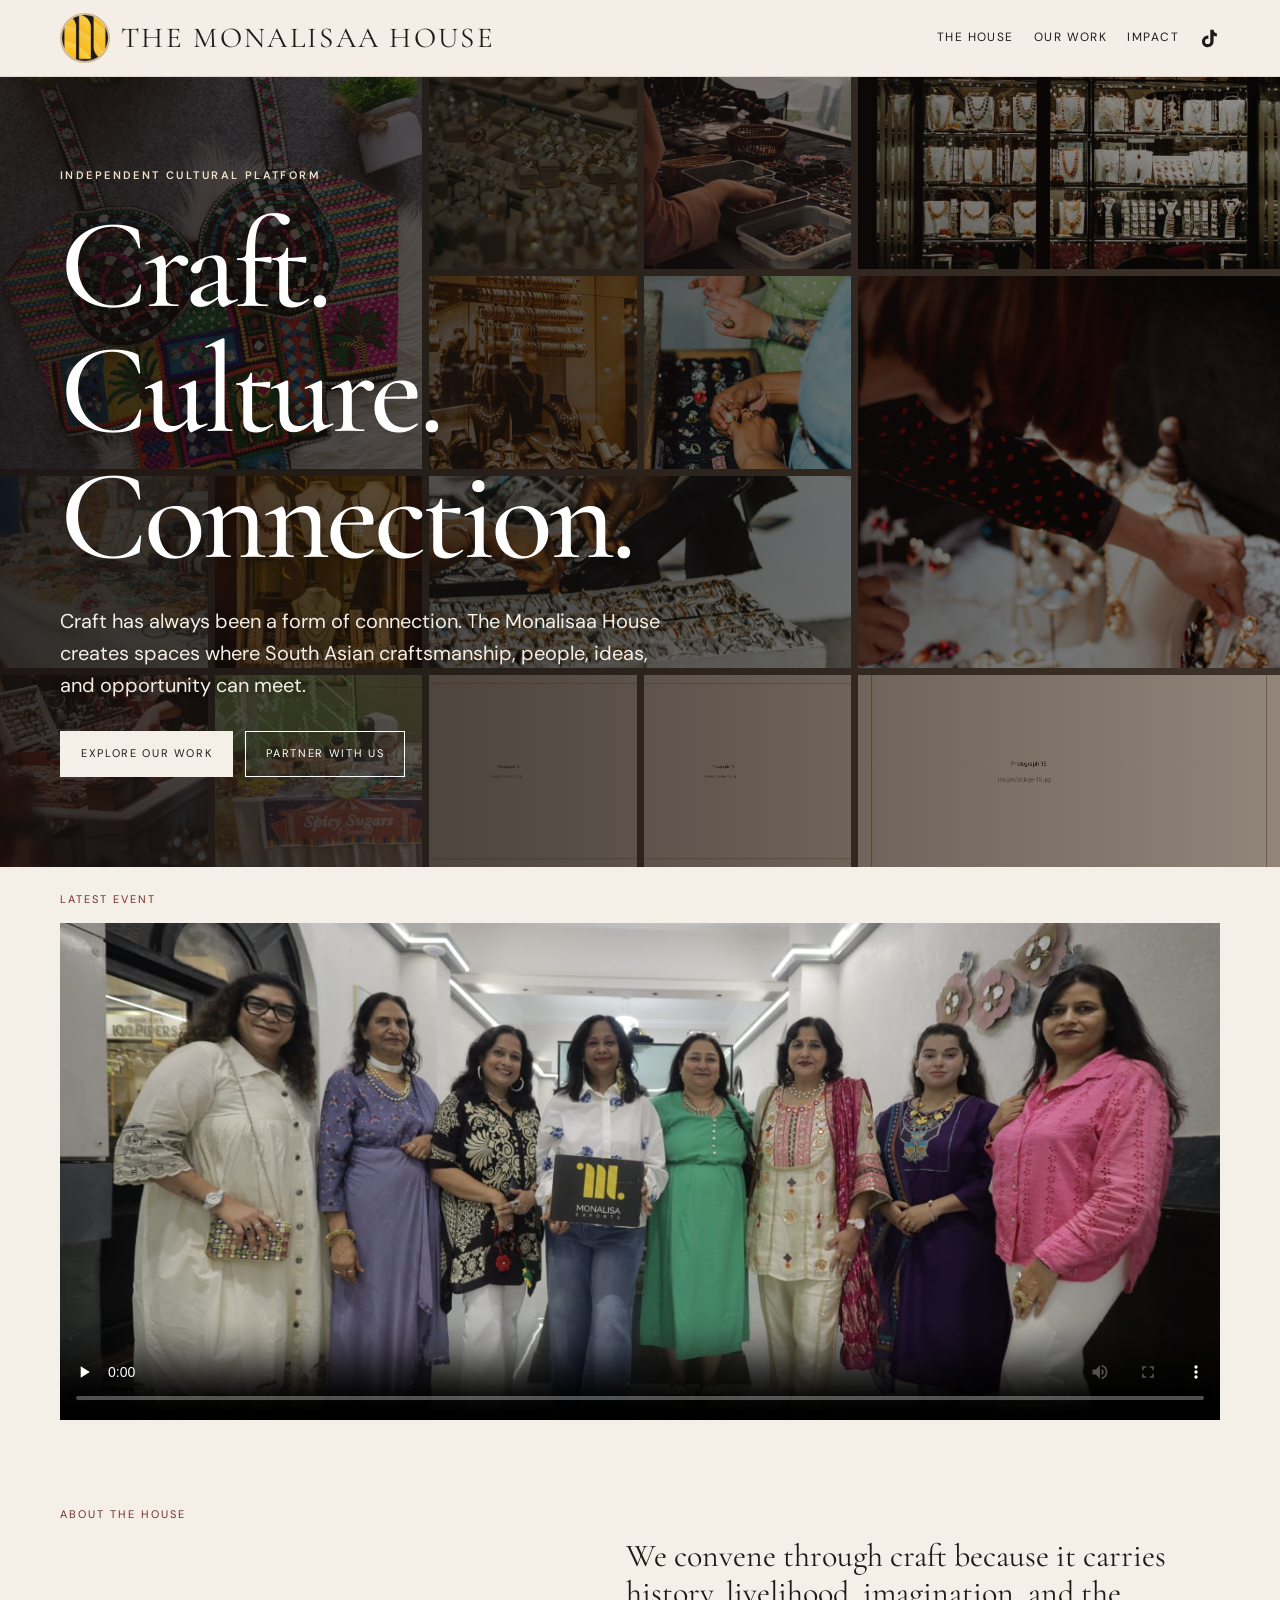
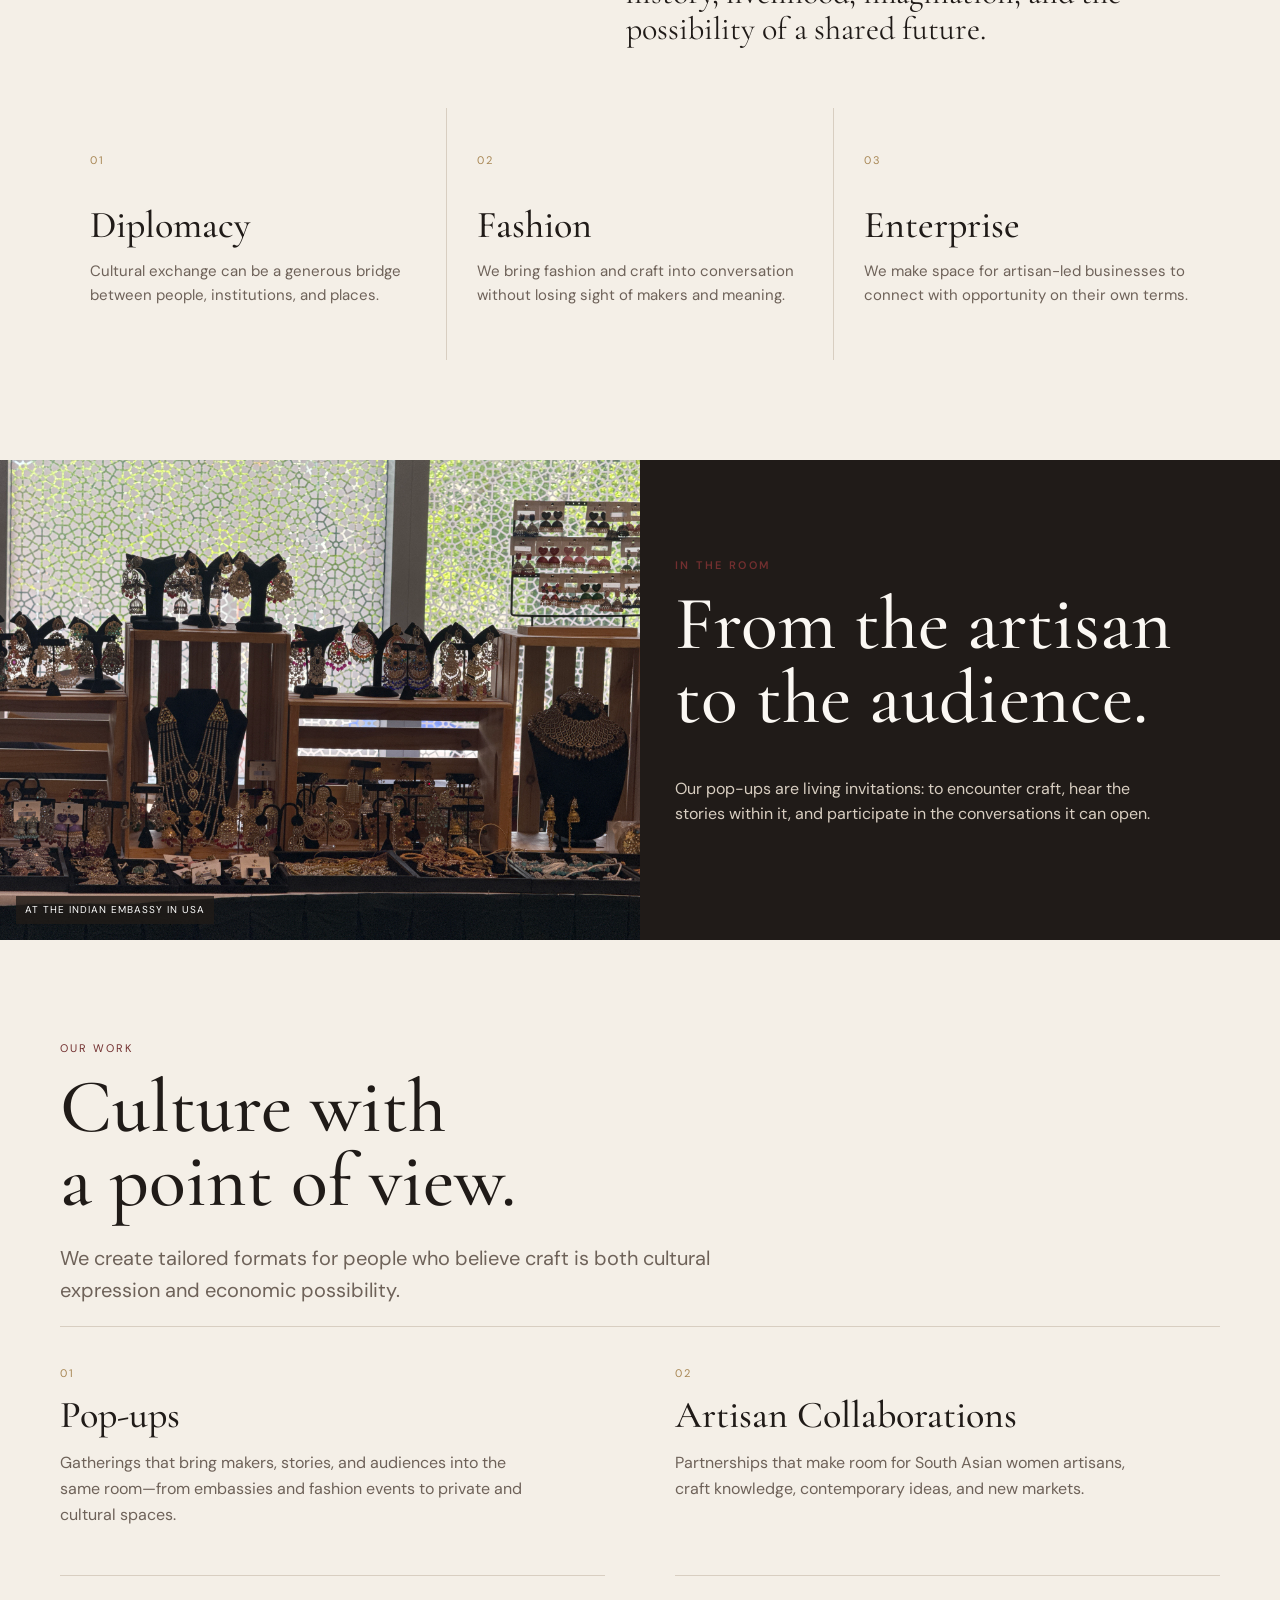
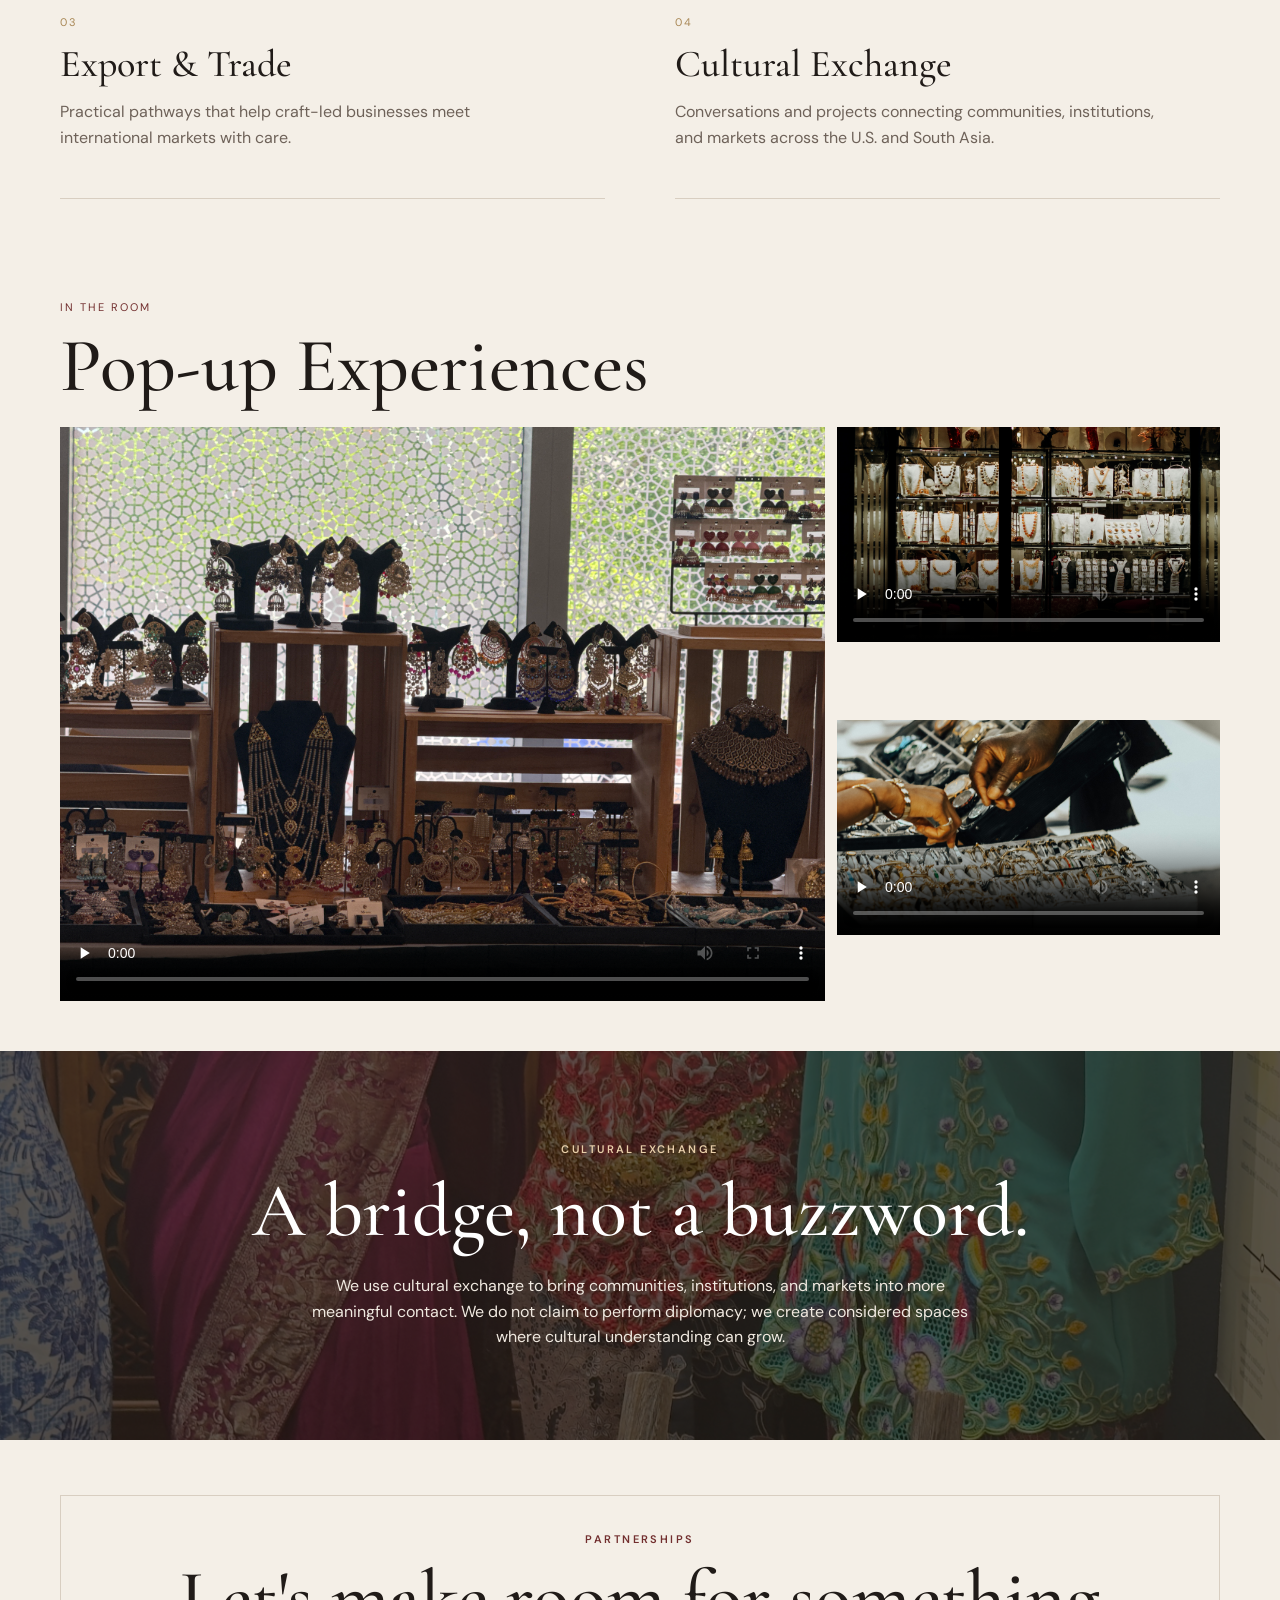
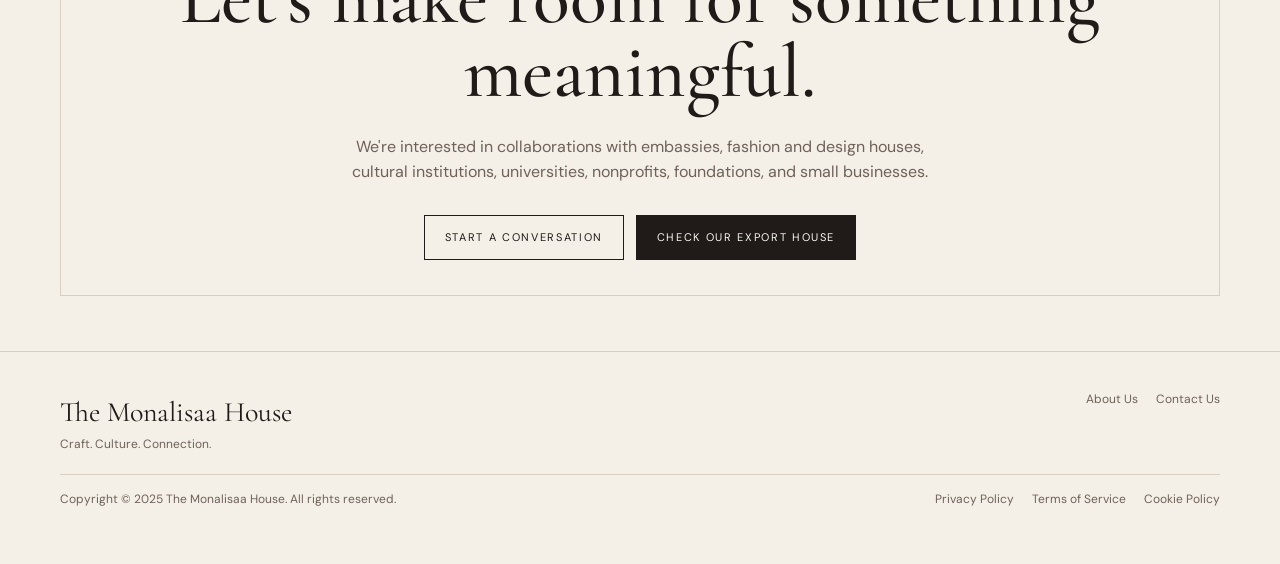
==== index.html @ 3afda4b6 "Add responsive event and story videos and expand hero collage" ====
<!DOCTYPE html>
<html lang="en">
<head>
  <meta charset="UTF-8">
  <meta name="viewport" content="width=device-width, initial-scale=1.0">
  <title>The Monalisaa House | Craft. Culture. Connection.</title>
  <meta name="description" content="The Monalisaa House is an independent cultural platform for South Asian craftsmanship, pop-ups, artisan enterprise, cultural exchange, and social impact.">
  <meta name="theme-color" content="#f4efe7">
  <link rel="preconnect" href="https://fonts.googleapis.com">
  <link rel="preconnect" href="https://fonts.gstatic.com" crossorigin>
  <link href="https://fonts.googleapis.com/css2?family=Cormorant+Garamond:wght@400;500;600;700&family=DM+Sans:wght@400;500;600&display=swap" rel="stylesheet">
  <link rel="stylesheet" href="style.css">
</head>
<body class="home-page">
<header><div class="container"><nav>
  <a class="brand" href="index.html"><!-- LOGO: save your logo as images/logo.png. Remove the hidden attribute when ready. --><img class="brand-logo" src="images/logo.png" alt="" onerror="this.style.display='none'">The Monalisaa House</a>
  <div class="navlinks"><a href="index.html#house">The House</a><a href="index.html#work">Our Work</a><a href="impact.html">Impact</a><a href="https://www.tiktok.com/@monalisaahouse?lang=en" target="_blank" rel="noopener noreferrer" title="Replace with your official TikTok profile URL" aria-label="TikTok"><svg class="tiktok-mark" width="21" height="21" viewBox="0 0 24 24" fill="currentColor" aria-hidden="true"><path d="M16.7 2c.2 2.3 1.5 3.9 3.7 4.1v3.7a9.2 9.2 0 0 1-3.7-1v6.6a6.7 6.7 0 1 1-6.8-6.7h.8v3.8a3 3 0 0 0-.8-.1 3 3 0 1 0 3 3V2h3.8Z"/></svg><span class="sr-only">TikTok</span></a></div>
</nav></div></header>

<main>
  <section class="hero hero-collage" aria-label="Welcome to The Monalisaa House">
    <div class="photo-collage-wrap" aria-hidden="true">
      <div class="photo-collage">
        <div class="collage-tile"><img src=images/collage-01.jpg></div>
        <div class="collage-tile"><img src=images/collage-02.jpg></div>
        <div class="collage-tile"><img src=images/collage-03.jpg></div>
        <div class="collage-tile"><img src=images/collage-04.jpg></div>
        <div class="collage-tile"><img src=images/collage-05.jpg></div>
        <div class="collage-tile"><img src=images/collage-06.jpg></div>
        <div class="collage-tile"><img src=images/collage-07.jpg></div>
        <div class="collage-tile"><img src=images/collage-08.jpg></div>
        <div class="collage-tile"><img src=images/collage-09.jpg></div>
        <div class="collage-tile"><img src=images/collage-10.jpg></div>
        <div class="collage-tile"><img src=images/collage-11.jpg></div>
        <div class="collage-tile"><img src=images/collage-12.jpg></div>
        <!-- Replace these three placeholder photographs with your own JPGs. -->
        <div class="collage-tile"><img src="images/collage-13.jpg" alt=""></div>
        <div class="collage-tile"><img src="images/collage-14.jpg" alt=""></div>
        <div class="collage-tile"><img src="images/collage-15.jpg" alt=""></div>
      </div>
    </div>
    <div class="hero-shade"></div>
    <div class="container hero-content">

      <div class="eyebrow">Independent cultural platform</div>
      <h1>Craft.<br>Culture.<br>Connection.</h1>
      <p class="lede">Craft has always been a form of connection. The Monalisaa House creates spaces where South Asian craftsmanship, people, ideas, and opportunity can meet.</p>
      <div class="actions"><a class="btn primary" href="#work">Explore Our Work</a><a class="btn" href="contact.html">Partner With Us</a></div>
    </div>
  </section>
  <!-- Replace videos/latest-event.mp4 with your event film; keep the existing photo as its poster. -->
  <section class="event-feature container" aria-labelledby="latest-event-title">
    <div class="section-label">Latest event</div>
    <h2 id="latest-event-title" class="sr-only">Our latest gathering</h2>
    <video class="film film-cinematic" controls playsinline preload="none" poster="images/hero.jpg" aria-label="Latest Monalisaa House event film">
      <source src="videos/latest-event.mp4" type="video/mp4">
      Your browser does not support embedded video. <a href="videos/latest-event.mp4">Download the latest event film</a>.
    </video>
  </section>

  <section id="house" class="container">
    <div class="intro">
      <div><div class="section-label">About the house</div></div>
      <div><p class="intro-copy">We convene through craft because it carries history, livelihood, imagination, and the possibility of a shared future.</p></div>
    </div>
    <div class="cards">
      <article class="card"><span class="num">01</span><h3>Diplomacy</h3><p>Cultural exchange can be a generous bridge between people, institutions, and places.</p></article>
      <article class="card"><span class="num">02</span><h3>Fashion</h3><p>We bring fashion and craft into conversation without losing sight of makers and meaning.</p></article>
      <article class="card"><span class="num">03</span><h3>Enterprise</h3><p>We make space for artisan-led businesses to connect with opportunity on their own terms.</p></article>
    </div>
  </section>


  <section class="split">
    <!-- POP-UP IMAGE: replace with a real embassy/fashion-show/pop-up photograph -->
    <div class="image">
      <img src=images/exhibition.jpg>
      <span class="image-label">At the Indian embassy in USA</span>
    </div>
    <div class="copy">
      <div class="eyebrow">In the room</div>
      <h2>From the artisan to the audience.</h2>
      <p>Our pop-ups are living invitations: to encounter craft, hear the stories within it, and participate in the conversations it can open.</p>
    </div>
  </section>

  <section id="work" class="container">
    <div class="section-label">Our work</div>
    <h2>Culture with<br>a point of view.</h2>
    <p class="lede">We create tailored formats for people who believe craft is both cultural expression and economic possibility.</p>
    <div class="work-grid">
      <article class="work-item"><span class="num">01</span><h3>Pop-ups</h3><p>Gatherings that bring makers, stories, and audiences into the same room—from embassies and fashion events to private and cultural spaces.</p></article>
      <article class="work-item"><span class="num">02</span><h3>Artisan Collaborations</h3><p>Partnerships that make room for South Asian women artisans, craft knowledge, contemporary ideas, and new markets.</p></article>
      <article class="work-item"><span class="num">03</span><h3>Export & Trade</h3><p>Practical pathways that help craft-led businesses meet international markets with care.</p></article>
      <article class="work-item"><span class="num">04</span><h3>Cultural Exchange</h3><p>Conversations and projects connecting communities, institutions, and markets across the U.S. and South Asia.</p></article>
    </div>
  </section>

  <section class="container popup-experiences" aria-labelledby="popup-title">
    <div class="section-label">In the room</div>
    <h2 id="popup-title">Pop-up Experiences</h2>
    <div class="video-collage">
      <video class="film" controls playsinline preload="none" poster="images/exhibition.jpg" aria-label="Pop-up experience 1">
        <source src="videos/pop-up-01.mp4" type="video/mp4">
        Your browser does not support embedded video. <a href="videos/pop-up-01.mp4">Download pop-up experience 1</a>.
      </video>
      <video class="film" controls playsinline preload="none" poster="images/collage-04.jpg" aria-label="Pop-up experience 2">
        <source src="videos/pop-up-02.mp4" type="video/mp4">
        Your browser does not support embedded video. <a href="videos/pop-up-02.mp4">Download pop-up experience 2</a>.
      </video>
      <video class="film" controls playsinline preload="none" poster="images/collage-10.jpg" aria-label="Pop-up experience 3">
        <source src="videos/pop-up-03.mp4" type="video/mp4">
        Your browser does not support embedded video. <a href="videos/pop-up-03.mp4">Download pop-up experience 3</a>.
      </video>
    </div>
  </section>

  <section class="statement statement-photo">
    <!-- CULTURAL EXCHANGE IMAGE: replace src with images/culture.JPEG or your preferred file -->
    <img class="statement-background" src=images/culture.jpg alt="" aria-hidden="true">
    <div class="statement-shade"></div>
    <div class="container statement-content">
      <div class="eyebrow">Cultural exchange</div>
      <h2>A bridge, not a buzzword.</h2>
      <p>We use cultural exchange to bring communities, institutions, and markets into more meaningful contact. We do not claim to perform diplomacy; we create considered spaces where cultural understanding can grow.</p>
    </div>
  </section>

  <section class="container partner">
    <div class="partner-inner">
      <div class="eyebrow">Partnerships</div>
      <h2>Let's make room for something meaningful.</h2>
      <p>We're interested in collaborations with embassies, fashion and design houses, cultural institutions, universities, nonprofits, foundations, and small businesses.</p>
      <div class="actions" style="justify-content:center">
        <a class="btn" href="contact.html">Start a conversation</a>
        <a class="btn primary" href="https://www.monalisaaexports.com">Check our Export House</a>
      </div>
    </div>
  </section>
</main>

<footer><div class="container">
  <div class="footer-grid"><div><div class="footer-brand">The Monalisaa House</div><div class="small">Craft. Culture. Connection.</div></div>
    <div class="footer-links small"><a href="impact.html#about-us">About Us</a><a href="contact.html">Contact Us</a></div>
  </div>
  <div class="footer-bottom small"><span>Copyright © 2025 The Monalisaa House. All rights reserved.</span>
    <div class="legal-links"><a href="privacy.html">Privacy Policy</a><a href="terms.html">Terms of Service</a><a href="cookies.html">Cookie Policy</a></div>
  </div>
</div></footer>
</body>
</html>
---- style.css ----
:root{--ink:#201b18;--muted:#6e6259;--paper:#f4efe7;--cream:#fbf8f3;--line:#d8cec1;--accent:#722f2f;--gold:#a88755}
    *{box-sizing:border-box} html{scroll-behavior:smooth}
    body{margin:0;background:var(--paper);color:var(--ink);font-family:"DM Sans",Arial,sans-serif;line-height:1.6}
    a{color:inherit;text-decoration:none}.container{width:min(1160px,92%);margin:auto}
    header{position:sticky;top:0;z-index:20;background:rgba(244,239,231,.94);backdrop-filter:blur(10px);border-bottom:1px solid rgba(216,206,193,.7)}
    nav{min-height:76px;display:flex;align-items:center;justify-content:space-between}
    .brand{font-family:"Cormorant Garamond",serif;font-size:29px;letter-spacing:.08em;text-transform:uppercase}
    .navlinks{display:flex;gap:28px;font-size:12px;letter-spacing:.12em;text-transform:uppercase}
    .navlinks a:hover{color:var(--accent)}
    .hero{padding:44px 0 36px}.eyebrow{font-size:11px;letter-spacing:.22em;text-transform:uppercase;color:var(--accent);font-weight:600}
    h1,h2,h3{font-family:"Cormorant Garamond",serif;font-weight:500;line-height:.98;margin:0}
    h1{font-size:clamp(64px,10vw,132px);max-width:900px;margin:18px 0 26px;letter-spacing:-.035em}
    h2{font-size:clamp(44px,6vw,76px);margin:12px 0 24px}.lede{font-size:20px;max-width:650px;color:var(--muted)}
    .actions{display:flex;gap:12px;flex-wrap:wrap;margin-top:30px}.btn{display:inline-block;padding:13px 20px;border:1px solid var(--ink);font-size:11px;letter-spacing:.15em;text-transform:uppercase}
    .btn.primary{background:var(--ink);color:var(--cream)}.btn:hover{transform:translateY(-1px)}
    .image{position:relative;overflow:hidden;background:#ddd1c4}.image img{width:100%;height:100%;object-fit:cover;display:block}
    .image-label{position:absolute;left:16px;bottom:16px;background:rgba(32,27,24,.78);color:#fff;padding:6px 9px;font-size:10px;letter-spacing:.1em;text-transform:uppercase}
    .hero-image{height:650px;margin-top:30px}.hero-image img{object-position:center 45%}
    /* Twelve-photo editorial collage beneath the homepage introduction */
    .photo-collage-wrap{margin-top:27px;background:#e7ded2;padding:14px;border:1px solid var(--line)}
    .photo-collage{display:grid;grid-template-columns:repeat(6,minmax(0,1fr));grid-auto-rows:clamp(76px,10vw,140px);gap:8px}
    .collage-tile{position:relative;overflow:hidden;background:#d5c5b4;min-width:0}
    .collage-tile img{display:block;width:100%;height:100%;object-fit:cover;transition:transform .5s ease}
    .collage-tile:hover img{transform:scale(1.045)}
    .collage-tile:nth-child(1){grid-column:span 2;grid-row:span 2}
    .collage-tile:nth-child(4){grid-column:span 2}
    .collage-tile:nth-child(7){grid-column:span 2;grid-row:span 2}
    .collage-tile:nth-child(10){grid-column:span 2}
    .collage-caption{display:flex;justify-content:space-between;gap:16px;align-items:center;padding:13px 2px 1px;color:var(--muted);font-size:10px;letter-spacing:.14em;text-transform:uppercase}
    section{padding:50px 0}.intro{display:grid;grid-template-columns:1fr 1.25fr;gap:90px;align-items:start}
    .section-label{font-size:11px;letter-spacing:.18em;text-transform:uppercase;color:var(--accent)}
    .intro-copy{font-family:"Cormorant Garamond",serif;font-size:32px;line-height:1.15}
    .cards{display:grid;grid-template-columns:repeat(3,1fr);gap:1px;background:var(--line);margin-top:28px}
    .card{background:var(--paper);padding:38px 30px;min-height:250px}.num{font-size:11px;color:var(--gold);letter-spacing:.15em}.card h3{font-size:38px;margin:35px 0 12px}.card p{color:var(--muted);font-size:15px}
    .split{display:grid;grid-template-columns:1fr 1fr;min-height:410px}.split .copy{padding:35px;background:var(--ink);color:var(--cream);display:flex;flex-direction:column;justify-content:center}.split .copy p{color:#d8cec1;max-width:500px}
    .split .image{min-height:350px}.work-grid{display:grid;grid-template-columns:repeat(2,1fr);gap:0;border-top:1px solid var(--line)}
    .work-item{padding:32px 0;border-bottom:1px solid var(--line)}.work-item:nth-child(odd){margin-right:35px}.work-item:nth-child(even){margin-left:35px}
    .work-item h3{font-size:38px;margin:12px 0}.work-item p{color:var(--muted);max-width:480px}
    .statement{padding:65px 0;text-align:center;background:var(--cream)}.statement h2{max-width:900px;margin:15px auto 25px}.statement p{max-width:680px;margin:auto;color:var(--muted)}
    .partner{padding:55px 0}.partner-inner{border:1px solid var(--line);padding:35px;text-align:center}.partner-inner p{max-width:620px;margin:0 auto;color:var(--muted)}
    footer{border-top:1px solid var(--line);padding:38px 0 55px}.footer-grid{display:flex;justify-content:space-between;gap:30px}.footer-brand{font-family:"Cormorant Garamond",serif;font-size:28px}.small{font-size:12px;color:var(--muted)}
    @media(max-width:800px){.navlinks{display:none}.hero{padding-top:60px}.hero-image{height:430px}.photo-collage-wrap{padding:8px;margin-top:38px}.photo-collage{grid-template-columns:repeat(4,minmax(0,1fr));grid-auto-rows:clamp(70px,18vw,115px);gap:6px}.collage-tile:nth-child(1),.collage-tile:nth-child(7){grid-column:span 2;grid-row:span 2}.collage-tile:nth-child(4),.collage-tile:nth-child(10){grid-column:span 2}.collage-caption{font-size:9px;letter-spacing:.08em}.intro,.split{grid-template-columns:1fr}.cards,.work-grid{grid-template-columns:1fr}.work-item:nth-child(odd),.work-item:nth-child(even){margin:0}.split .copy{padding:55px 7%}.partner-inner{padding:45px 25px}.footer-grid{flex-direction:column}}
  
/* Shared site additions */
.brand{display:inline-flex;gap:11px;align-items:center;white-space:nowrap}
.brand-logo {
    width: 50px;
    height: 50px;
    border-radius: 50%;
    object-fit: cover;
    object-position: center;
    border: 2px solid #d4b896;
    background-color: #fff;
        }
.brand-logo:not([src]),.brand-logo[src=""]{display:none}
.navlinks{align-items:center;gap:20px;flex-wrap:wrap}
.footer-grid{align-items:flex-start;flex-wrap:wrap}
.footer-links,.legal-links,.social-links{display:flex;gap:12px 18px;flex-wrap:wrap}
.footer-bottom{margin-top:20px;padding-top:15px;border-top:1px solid var(--line);display:flex;justify-content:space-between;gap:20px;flex-wrap:wrap}
footer a:hover,.footer-links a:hover,.legal-links a:hover{color:var(--accent);text-decoration:underline}
.text-page{padding:48px 0 70px;max-width:880px}
.text-page h1{font-size:clamp(50px,7vw,85px)}
.text-page h2{font-size:36px;line-height:1.1;margin:32px 0 12px}
.text-page p,.text-page li{color:var(--muted);line-height:1.85}
.text-page a,.contact-info a{text-decoration:underline;text-underline-offset:3px}
.contact-grid{display:grid;grid-template-columns:1fr 1.2fr;gap:50px;margin-top:38px}
.contact-form{display:grid;gap:17px}
.contact-form label{font-size:12px;letter-spacing:.08em;text-transform:uppercase;display:grid;gap:8px}
.contact-form input,.contact-form textarea,.contact-form select{width:100%;padding:12px 14px;background:var(--cream);border:1px solid var(--line);border-radius:0;font:inherit;font-size:16px;color:var(--ink)}
.contact-form textarea{min-height:148px;resize:vertical}
.contact-form button{justify-self:start;cursor:pointer}
.form-note{font-size:13px;color:var(--muted)}
.history{background:var(--cream)}
.history-grid{display:grid;grid-template-columns:1fr 1.3fr;gap:70px;align-items:start}
.history-copy{font-family:"Cormorant Garamond",serif;font-size:clamp(24px,3vw,35px);line-height:1.25}
.history-copy p{margin-top:0}
/* Impact-specific styling, scoped to avoid collisions with the homepage */
body.impact-page .hero{padding:47px 0 40px}
body.impact-page h1{font-size:clamp(58px,9vw,115px);max-width:1000px}
body.impact-page .hero-image{height:570px;margin-top:28px}
body.impact-page .impact{padding:55px 0}
.impact-grid{display:grid;grid-template-columns:1fr 1fr;gap:1px;background:var(--line);margin-top:28px}
.impact-card{background:var(--paper);padding:30px;min-height:230px}
.impact-card h3{font-size:40px;margin:25px 0 15px}
.impact-card p{color:var(--muted)}
.dark{background:var(--ink);color:var(--cream);padding:60px 0}
.dark p{color:#d8cec1;max-width:720px;font-size:19px}
.dark h2{max-width:900px}
.ngo{padding:55px 0;background:var(--cream)}
.ngo-box{border:1px solid var(--line);padding:35px;display:grid;grid-template-columns:1fr 1fr;gap:35px;align-items:center}
.ngo p{color:var(--muted)}
.founder{padding:55px 0}
.founder-grid{display:grid;grid-template-columns:minmax(260px,420px) 1fr;gap:50px;align-items:center}
.founder-image{height:600px}
.founder-copy p{color:var(--muted)}
.partner-box{padding:38px;border:1px solid var(--line);text-align:center}
.partner-box p{max-width:650px;margin:auto;color:var(--muted)}
@media(max-width:800px){
 .navlinks{display:flex;gap:12px;font-size:10px;padding-bottom:14px}
 nav{flex-wrap:wrap;gap:4px}.brand{padding-top:12px}.brand-logo{width:34px;height:34px}
 .hero{padding-top:30px}.photo-collage-wrap{margin-top:20px}
 .contact-grid,.history-grid,.impact-grid,.ngo-box,.founder-grid{grid-template-columns:1fr}
 .founder-image{height:390px}.ngo-box{padding:25px}.partner-box{padding:25px}
 .footer-grid{gap:18px}.text-page{padding:30px 0 50px}
}
@media(max-width:440px){.brand{font-size:25px}.navlinks{gap:10px}.collage-caption{flex-wrap:wrap}}

/* Homepage's immersive 15-image collage, positioned behind the first hero headline. */
body.home-page .hero-collage{position:relative;isolation:isolate;display:flex;align-items:center;min-height:clamp(590px,70vw,790px);padding:85px 0;overflow:hidden;background:#2a211b;color:#fff}
body.home-page .hero-collage .photo-collage-wrap{position:absolute;inset:0;z-index:-2;margin:0;padding:0;border:0;background:#524538;pointer-events:none}
body.home-page .hero-collage .photo-collage{width:100%;height:100%;grid-template-columns:repeat(6,minmax(0,1fr));grid-template-rows:repeat(4,minmax(0,1fr));grid-auto-rows:auto;gap:7px}
body.home-page .hero-collage .collage-tile{grid-column:auto;grid-row:auto}
body.home-page .hero-collage .collage-tile:nth-child(1),body.home-page .hero-collage .collage-tile:nth-child(7){grid-column:span 2;grid-row:span 2}
body.home-page .hero-collage .collage-tile:nth-child(4),body.home-page .hero-collage .collage-tile:nth-child(10){grid-column:span 2}
.hero-shade{position:absolute;inset:0;z-index:-1;background:linear-gradient(90deg,rgba(20,14,12,.84) 0%,rgba(20,14,12,.65) 45%,rgba(20,14,12,.35) 100%)}
.hero-content{position:relative;z-index:1}
.hero-collage .eyebrow{color:#eee0cb}
.hero-collage .lede{color:#f5eee5;max-width:620px;text-shadow:0 1px 9px rgba(0,0,0,.3)}
.hero-collage h1{text-shadow:0 2px 15px rgba(0,0,0,.16)}
.hero-collage .btn{border-color:#fff;color:#fff}
.hero-collage .btn.primary{background:#f4efe7;color:#201b18;border-color:#f4efe7}
.event-feature{padding:24px 0 36px}
.event-feature .hero-image{height:clamp(340px,49vw,620px);margin:0}
/* Keep the cultural exchange photograph behind the readable overlaid text. */
.statement-photo{position:relative;isolation:isolate;overflow:hidden;background:#302923;color:#fff;padding:90px 0}
.statement-photo .statement-background{position:absolute;inset:0;width:100%;height:100%;object-fit:cover;z-index:-2}
.statement-photo .statement-shade{position:absolute;inset:0;z-index:-1;background:rgba(20,15,13,.68)}
.statement-photo .statement-content{position:relative;z-index:1}
.statement-photo .eyebrow{color:#e8cfaa}
.statement-photo p{color:#f0e9e0}
/* Compact TikTok icon link in every footer */
.footer-links a[aria-label="TikTok"]{display:inline-flex;align-items:center;justify-content:center;min-width:26px;min-height:26px}
.tiktok-mark{display:block}
.sr-only{position:absolute;width:1px;height:1px;padding:0;margin:-1px;overflow:hidden;clip:rect(0,0,0,0);white-space:nowrap;border:0}
@media(max-width:800px){body.home-page .hero-collage{min-height:620px;padding:65px 0}.hero-collage .photo-collage{gap:4px}.hero-shade{background:rgba(20,14,12,.68)}.event-feature{padding:18px 0 28px}.statement-photo{padding:65px 0}}

/* Additional hero photographs keep the existing immersive collage. */
body.home-page .hero-collage .photo-collage{grid-auto-flow:dense}
body.home-page .hero-collage .collage-tile:nth-child(15){grid-column:span 2}
/* Native, user-controlled films retain the site's photographic treatment. */
.film{display:block;width:100%;min-width:0;aspect-ratio:16/9;object-fit:cover;background:var(--ink)}
.film:focus-visible{outline:3px solid var(--gold);outline-offset:4px}
.film-cinematic{aspect-ratio:21/9;margin-top:14px}
.video-collage{display:grid;grid-template-columns:2fr 1fr;gap:12px}
.video-collage .film:first-child{grid-row:span 2;height:100%;aspect-ratio:auto}
.story-film{grid-column:1/-1;min-width:0}
@media(max-width:800px){
 .video-collage{grid-template-columns:1fr 1fr}
 .video-collage .film:first-child{grid-column:1/-1;grid-row:auto;aspect-ratio:16/9;height:auto}
 .film-cinematic{aspect-ratio:16/9}
}
@media(max-width:480px){
 .video-collage{grid-template-columns:1fr}
}
/* Keep the existing wordmark and navigation within narrow phone screens. */
@media(max-width:440px){.brand{font-size:clamp(18px,5.2vw,23px);letter-spacing:.04em;gap:8px}}
@media(max-width:440px){.impact-card{min-width:0}.impact-card h3{overflow-wrap:anywhere}}
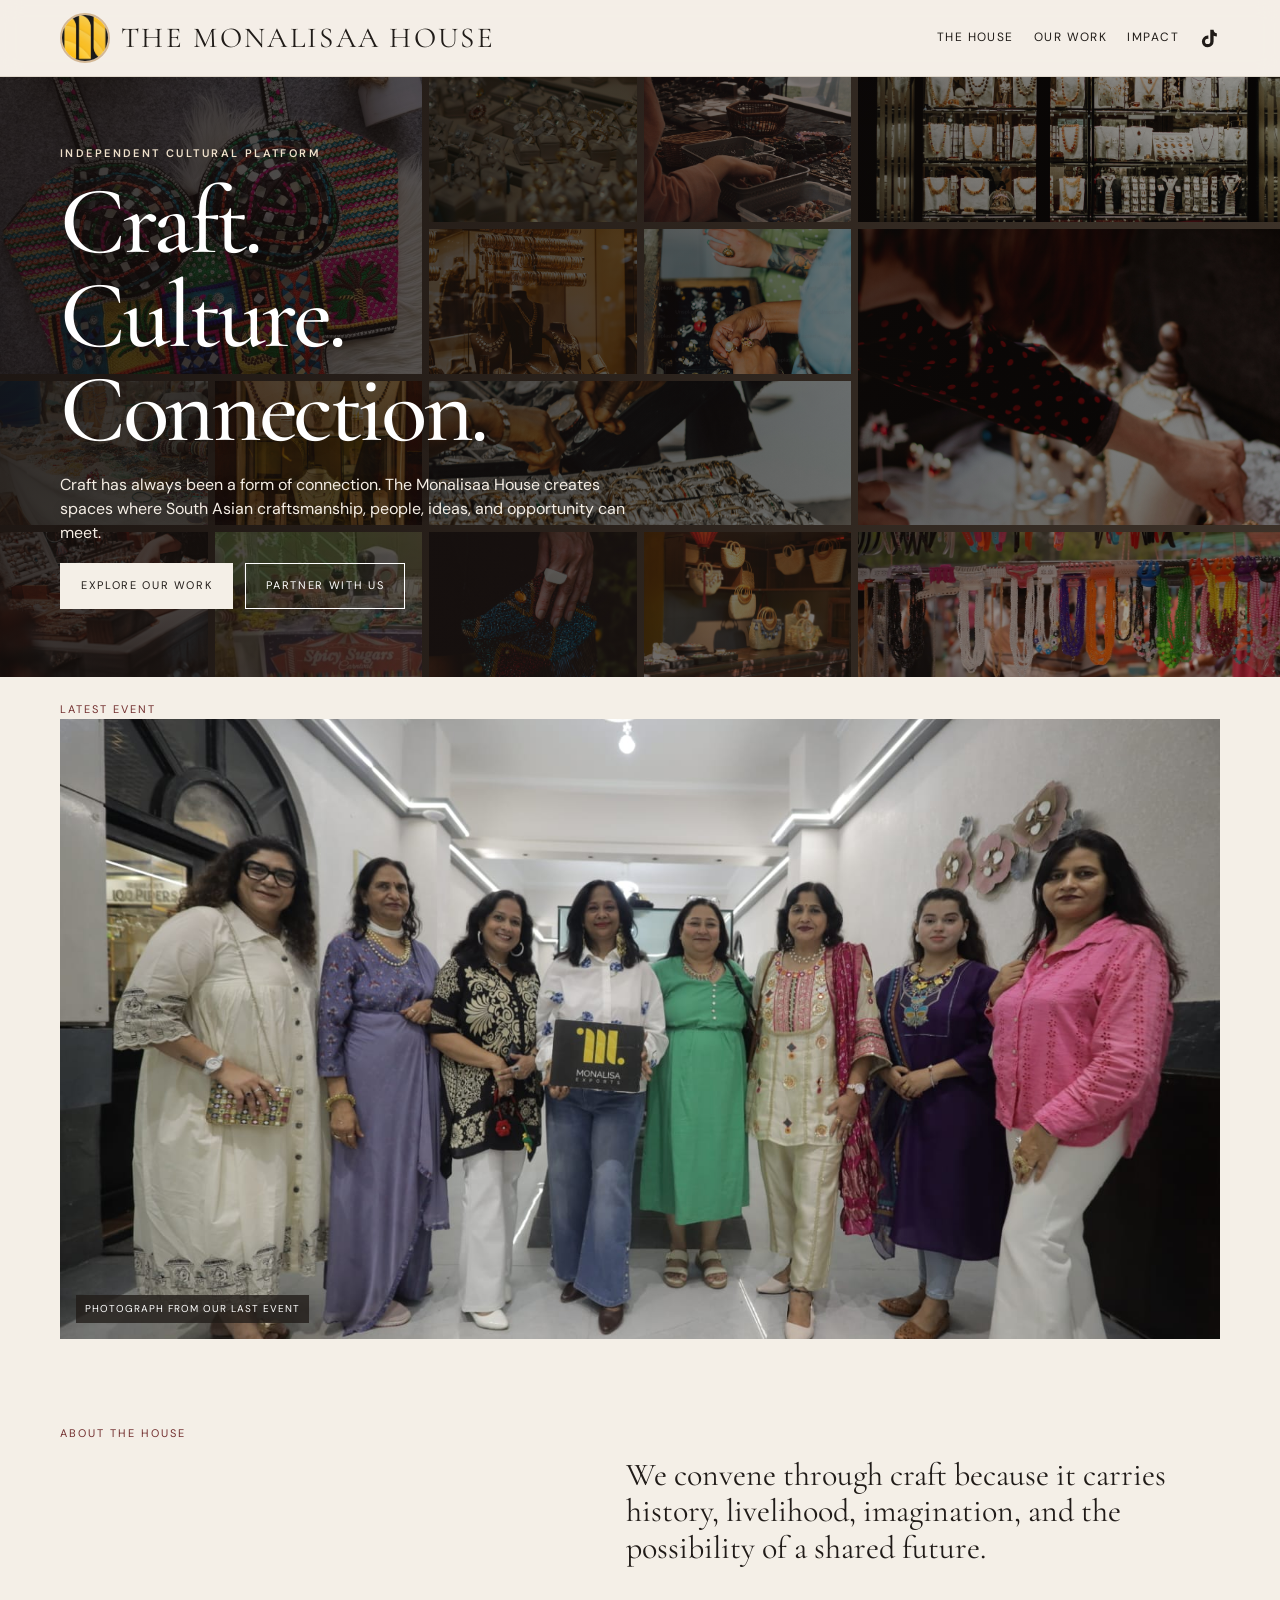
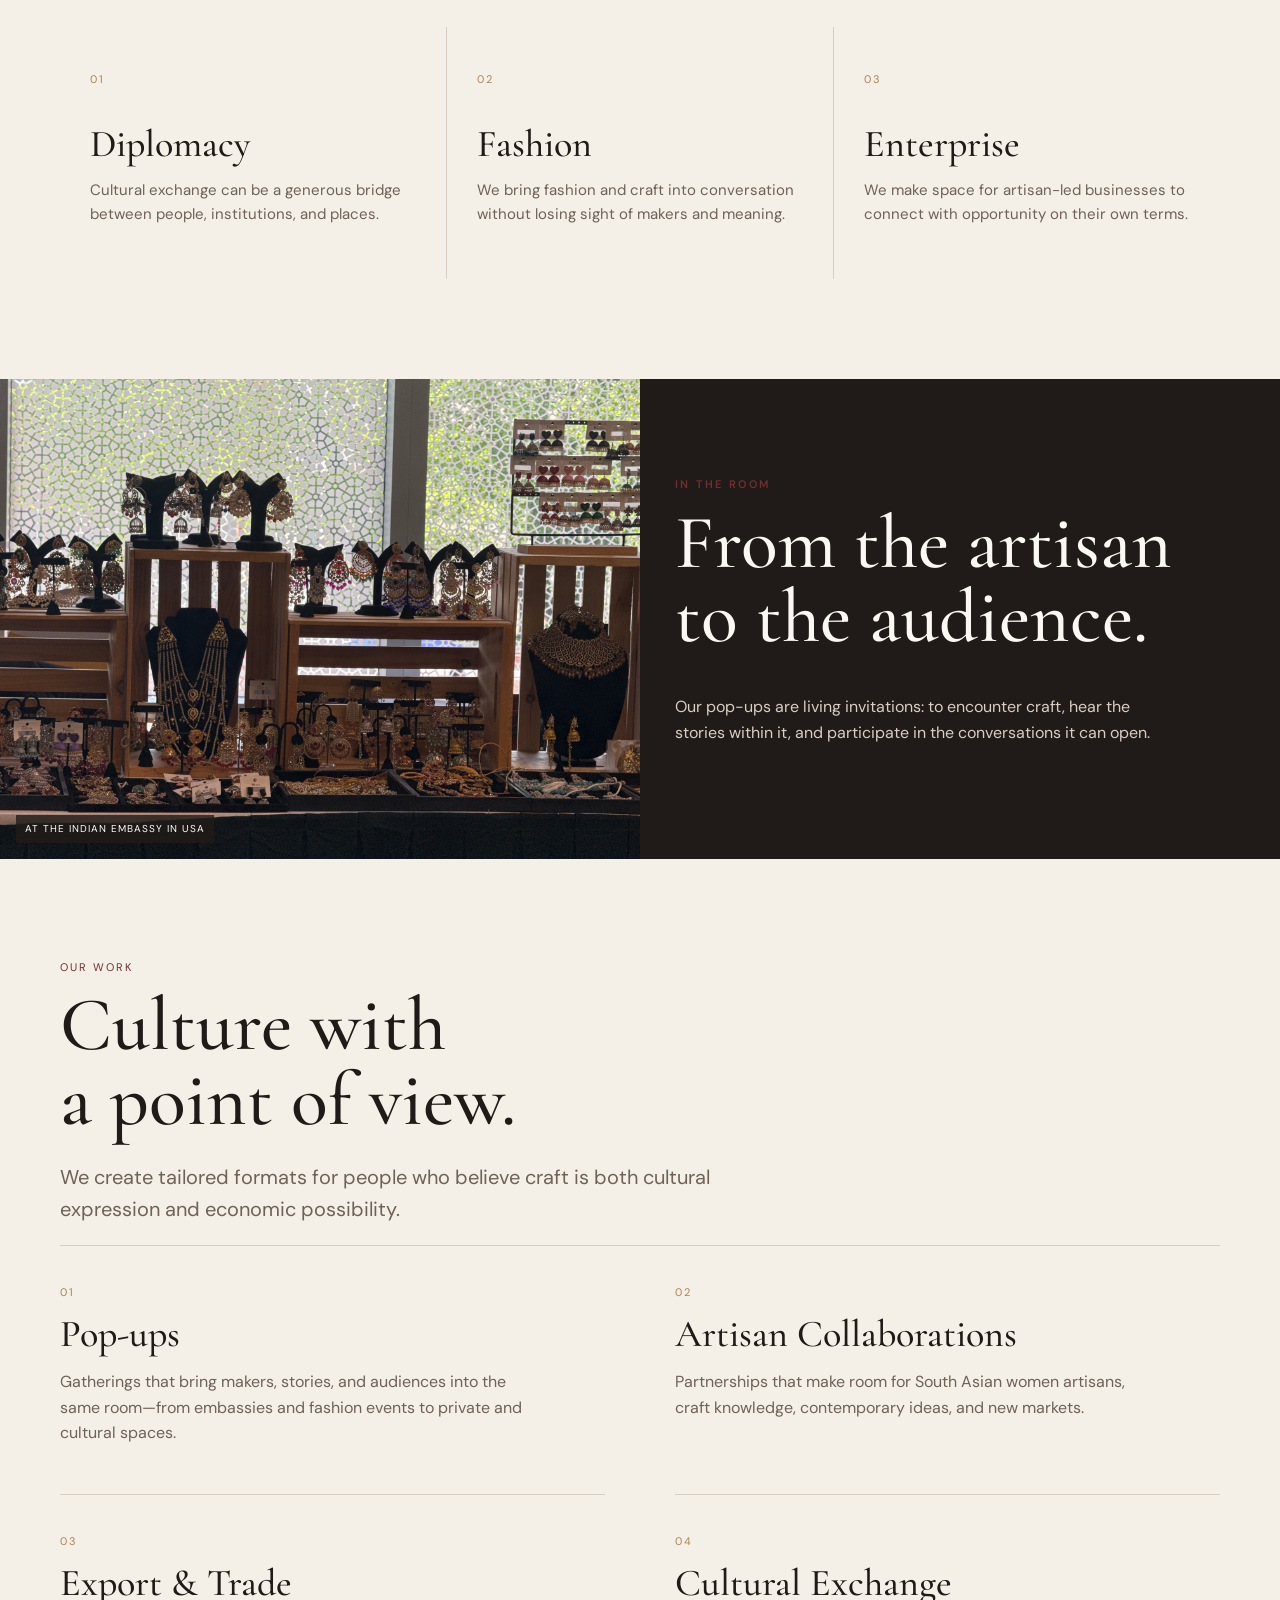
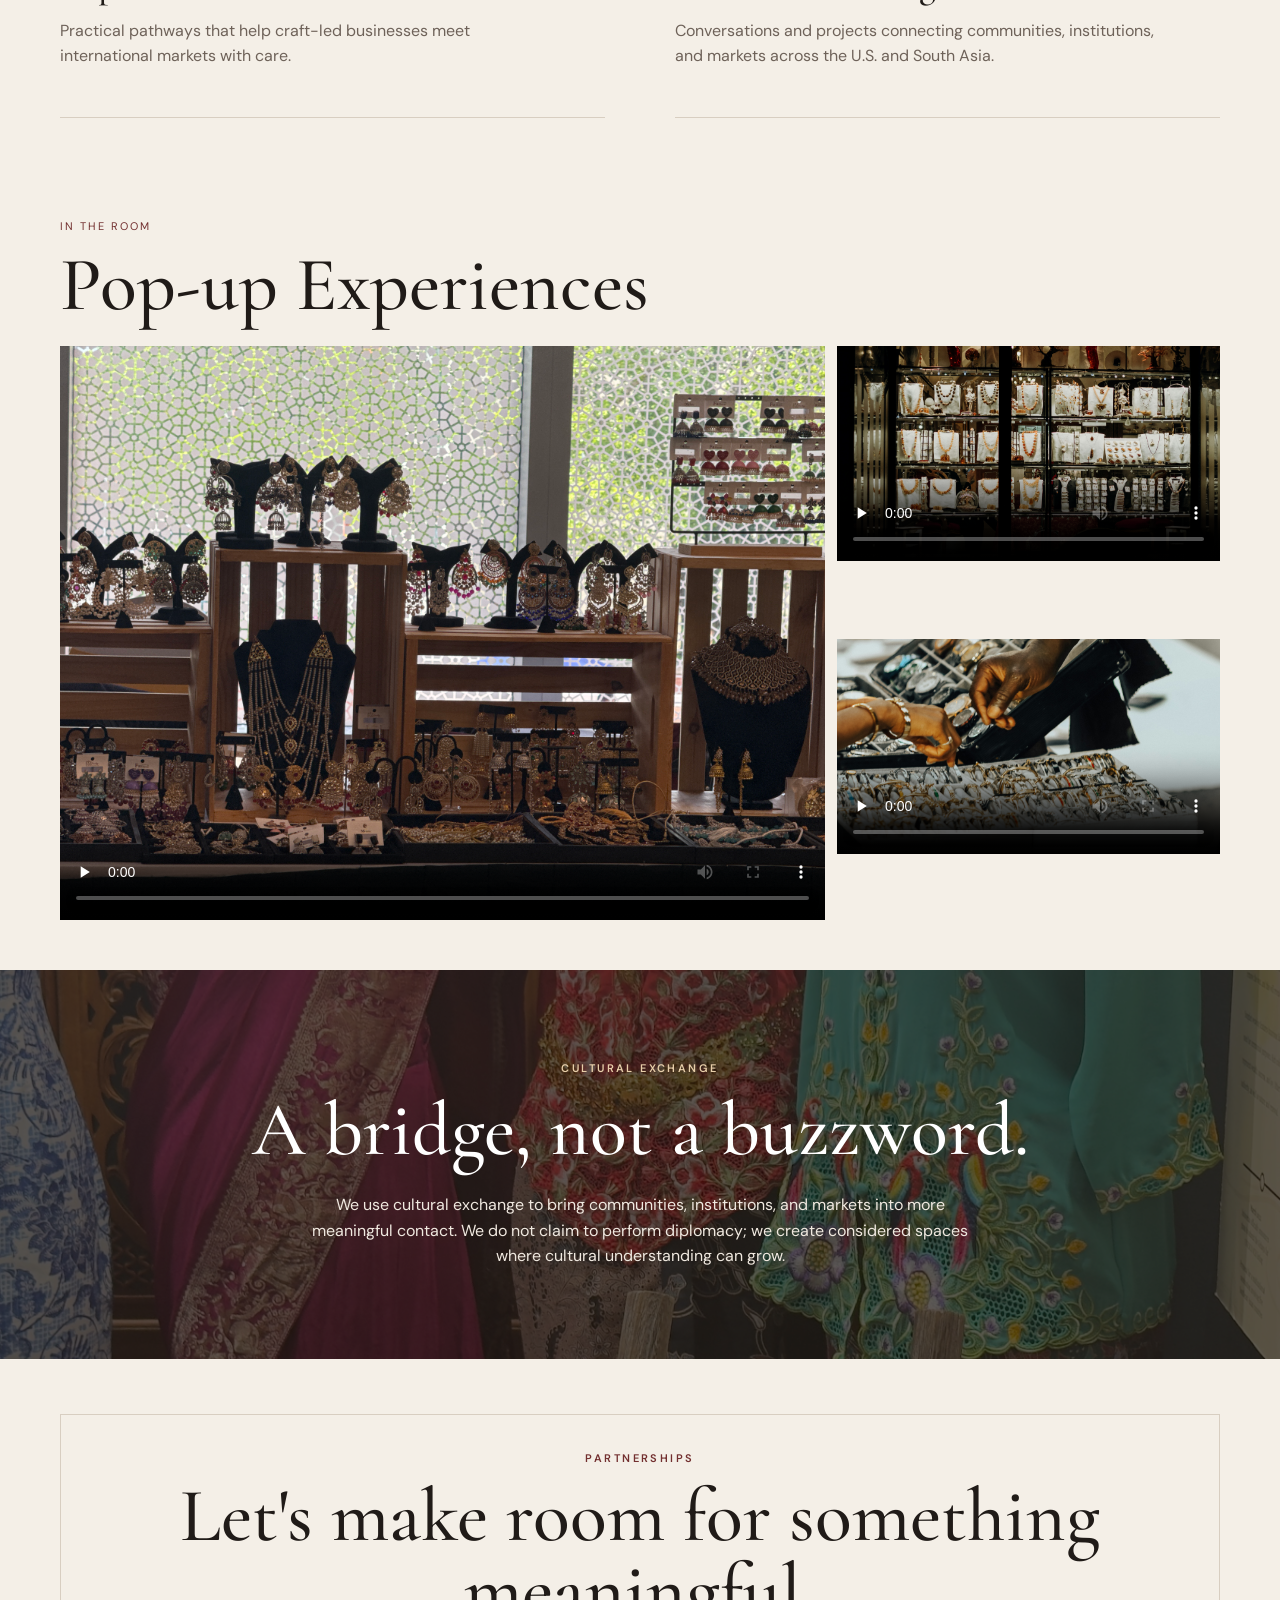
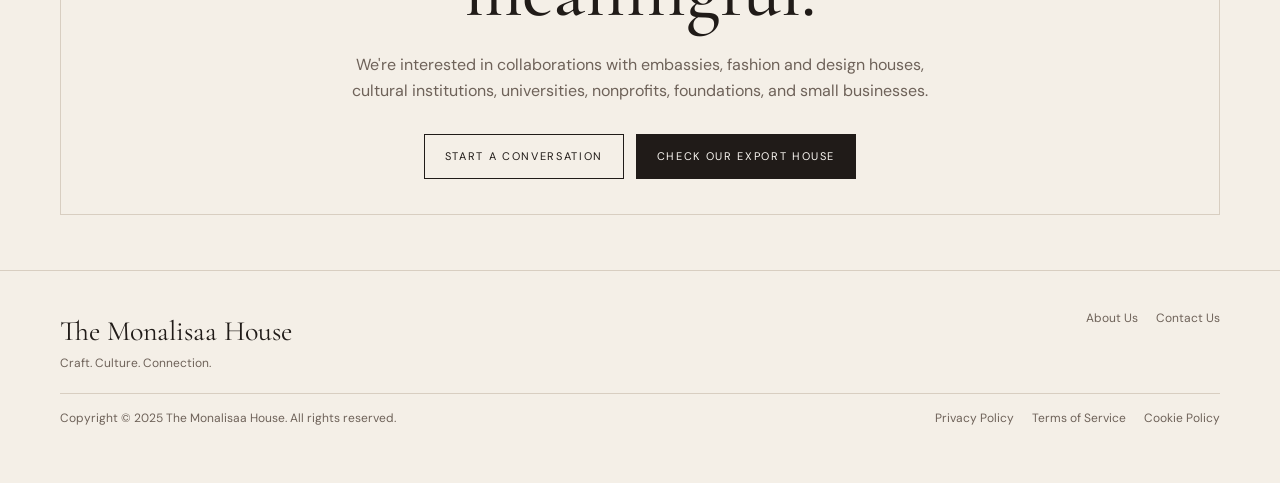
==== commit 5eddda75: "Refine homepage hero and add cultural diplomacy video slots" ====
--- a/index.html
+++ b/index.html
@@ -48,14 +48,13 @@
       <div class="actions"><a class="btn primary" href="#work">Explore Our Work</a><a class="btn" href="contact.html">Partner With Us</a></div>
     </div>
   </section>
-  <!-- Replace videos/latest-event.mp4 with your event film; keep the existing photo as its poster. -->
   <section class="event-feature container" aria-labelledby="latest-event-title">
     <div class="section-label">Latest event</div>
     <h2 id="latest-event-title" class="sr-only">Our latest gathering</h2>
-    <video class="film film-cinematic" controls playsinline preload="none" poster="images/hero.jpg" aria-label="Latest Monalisaa House event film">
-      <source src="videos/latest-event.mp4" type="video/mp4">
-      Your browser does not support embedded video. <a href="videos/latest-event.mp4">Download the latest event film</a>.
-    </video>
+    <div class="image hero-image">
+      <img src="images/hero.jpg" alt="A gathering at The Monalisaa House's latest event">
+      <span class="image-label">Photograph from our last event</span>
+    </div>
   </section>
 
   <section id="house" class="container">
--- a/style.css
+++ b/style.css
@@ -106,7 +106,7 @@
 @media(max-width:440px){.brand{font-size:25px}.navlinks{gap:10px}.collage-caption{flex-wrap:wrap}}
 
 /* Homepage's immersive 15-image collage, positioned behind the first hero headline. */
-body.home-page .hero-collage{position:relative;isolation:isolate;display:flex;align-items:center;min-height:clamp(590px,70vw,790px);padding:85px 0;overflow:hidden;background:#2a211b;color:#fff}
+body.home-page .hero-collage{position:relative;isolation:isolate;display:flex;align-items:center;min-height:clamp(440px,52vw,600px);padding:32px 0;overflow:hidden;background:#2a211b;color:#fff}
 body.home-page .hero-collage .photo-collage-wrap{position:absolute;inset:0;z-index:-2;margin:0;padding:0;border:0;background:#524538;pointer-events:none}
 body.home-page .hero-collage .photo-collage{width:100%;height:100%;grid-template-columns:repeat(6,minmax(0,1fr));grid-template-rows:repeat(4,minmax(0,1fr));grid-auto-rows:auto;gap:7px}
 body.home-page .hero-collage .collage-tile{grid-column:auto;grid-row:auto}
@@ -132,7 +132,7 @@
 .footer-links a[aria-label="TikTok"]{display:inline-flex;align-items:center;justify-content:center;min-width:26px;min-height:26px}
 .tiktok-mark{display:block}
 .sr-only{position:absolute;width:1px;height:1px;padding:0;margin:-1px;overflow:hidden;clip:rect(0,0,0,0);white-space:nowrap;border:0}
-@media(max-width:800px){body.home-page .hero-collage{min-height:620px;padding:65px 0}.hero-collage .photo-collage{gap:4px}.hero-shade{background:rgba(20,14,12,.68)}.event-feature{padding:18px 0 28px}.statement-photo{padding:65px 0}}
+@media(max-width:800px){body.home-page .hero-collage{min-height:0;padding:24px 0}.hero-collage .photo-collage{gap:4px}.hero-shade{background:rgba(20,14,12,.68)}.event-feature{padding:18px 0 28px}.statement-photo{padding:65px 0}}
 
 /* Additional hero photographs keep the existing immersive collage. */
 body.home-page .hero-collage .photo-collage{grid-auto-flow:dense}
@@ -140,14 +140,12 @@
 /* Native, user-controlled films retain the site's photographic treatment. */
 .film{display:block;width:100%;min-width:0;aspect-ratio:16/9;object-fit:cover;background:var(--ink)}
 .film:focus-visible{outline:3px solid var(--gold);outline-offset:4px}
-.film-cinematic{aspect-ratio:21/9;margin-top:14px}
 .video-collage{display:grid;grid-template-columns:2fr 1fr;gap:12px}
 .video-collage .film:first-child{grid-row:span 2;height:100%;aspect-ratio:auto}
-.story-film{grid-column:1/-1;min-width:0}
+.story-film{min-width:0;margin-top:24px}
 @media(max-width:800px){
  .video-collage{grid-template-columns:1fr 1fr}
  .video-collage .film:first-child{grid-column:1/-1;grid-row:auto;aspect-ratio:16/9;height:auto}
- .film-cinematic{aspect-ratio:16/9}
 }
 @media(max-width:480px){
  .video-collage{grid-template-columns:1fr}
@@ -155,3 +153,20 @@
 /* Keep the existing wordmark and navigation within narrow phone screens. */
 @media(max-width:440px){.brand{font-size:clamp(18px,5.2vw,23px);letter-spacing:.04em;gap:8px}}
 @media(max-width:440px){.impact-card{min-width:0}.impact-card h3{overflow-wrap:anywhere}}
+
+/* A shorter introduction keeps both calls to action in the opening viewport. */
+.hero-collage h1{font-size:clamp(44px,7.5vw,96px);margin:12px 0 16px}
+.hero-collage .lede{font-size:16px;line-height:1.5;margin:12px 0;max-width:580px}
+.hero-collage .actions{margin-top:18px}
+.diplomacy-videos{display:grid;grid-template-columns:repeat(3,minmax(0,1fr));gap:16px;margin-top:30px}
+@media(max-width:800px){
+ .diplomacy-videos{grid-template-columns:1fr}
+ .about-story .history-grid{gap:30px}
+ .story-film{max-width:480px}
+}
+@media(max-height:700px){
+ body.home-page .hero-collage{min-height:0;padding:18px 0}
+ .hero-collage h1{font-size:clamp(38px,10svh,68px);margin:10px 0 12px}
+ .hero-collage .lede{font-size:15px;line-height:1.4}
+ .hero-collage .actions{margin-top:12px}
+}
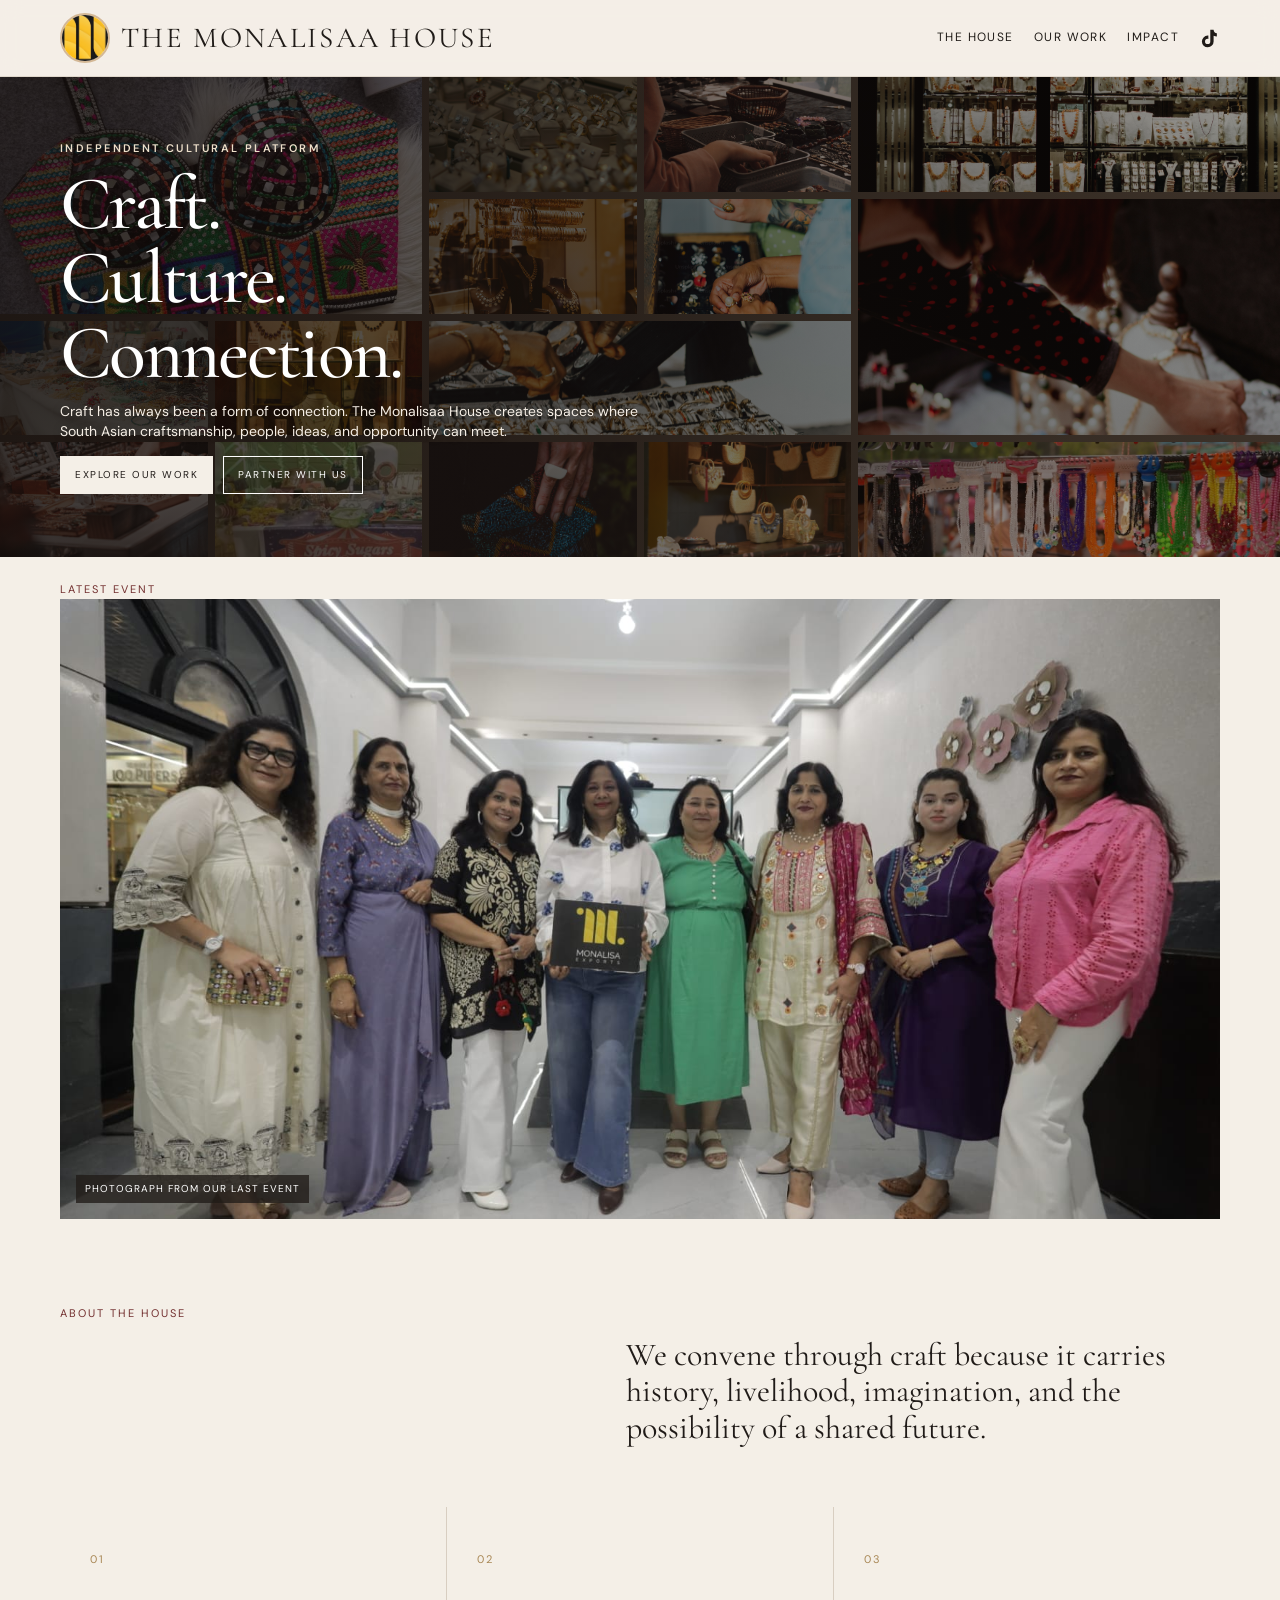
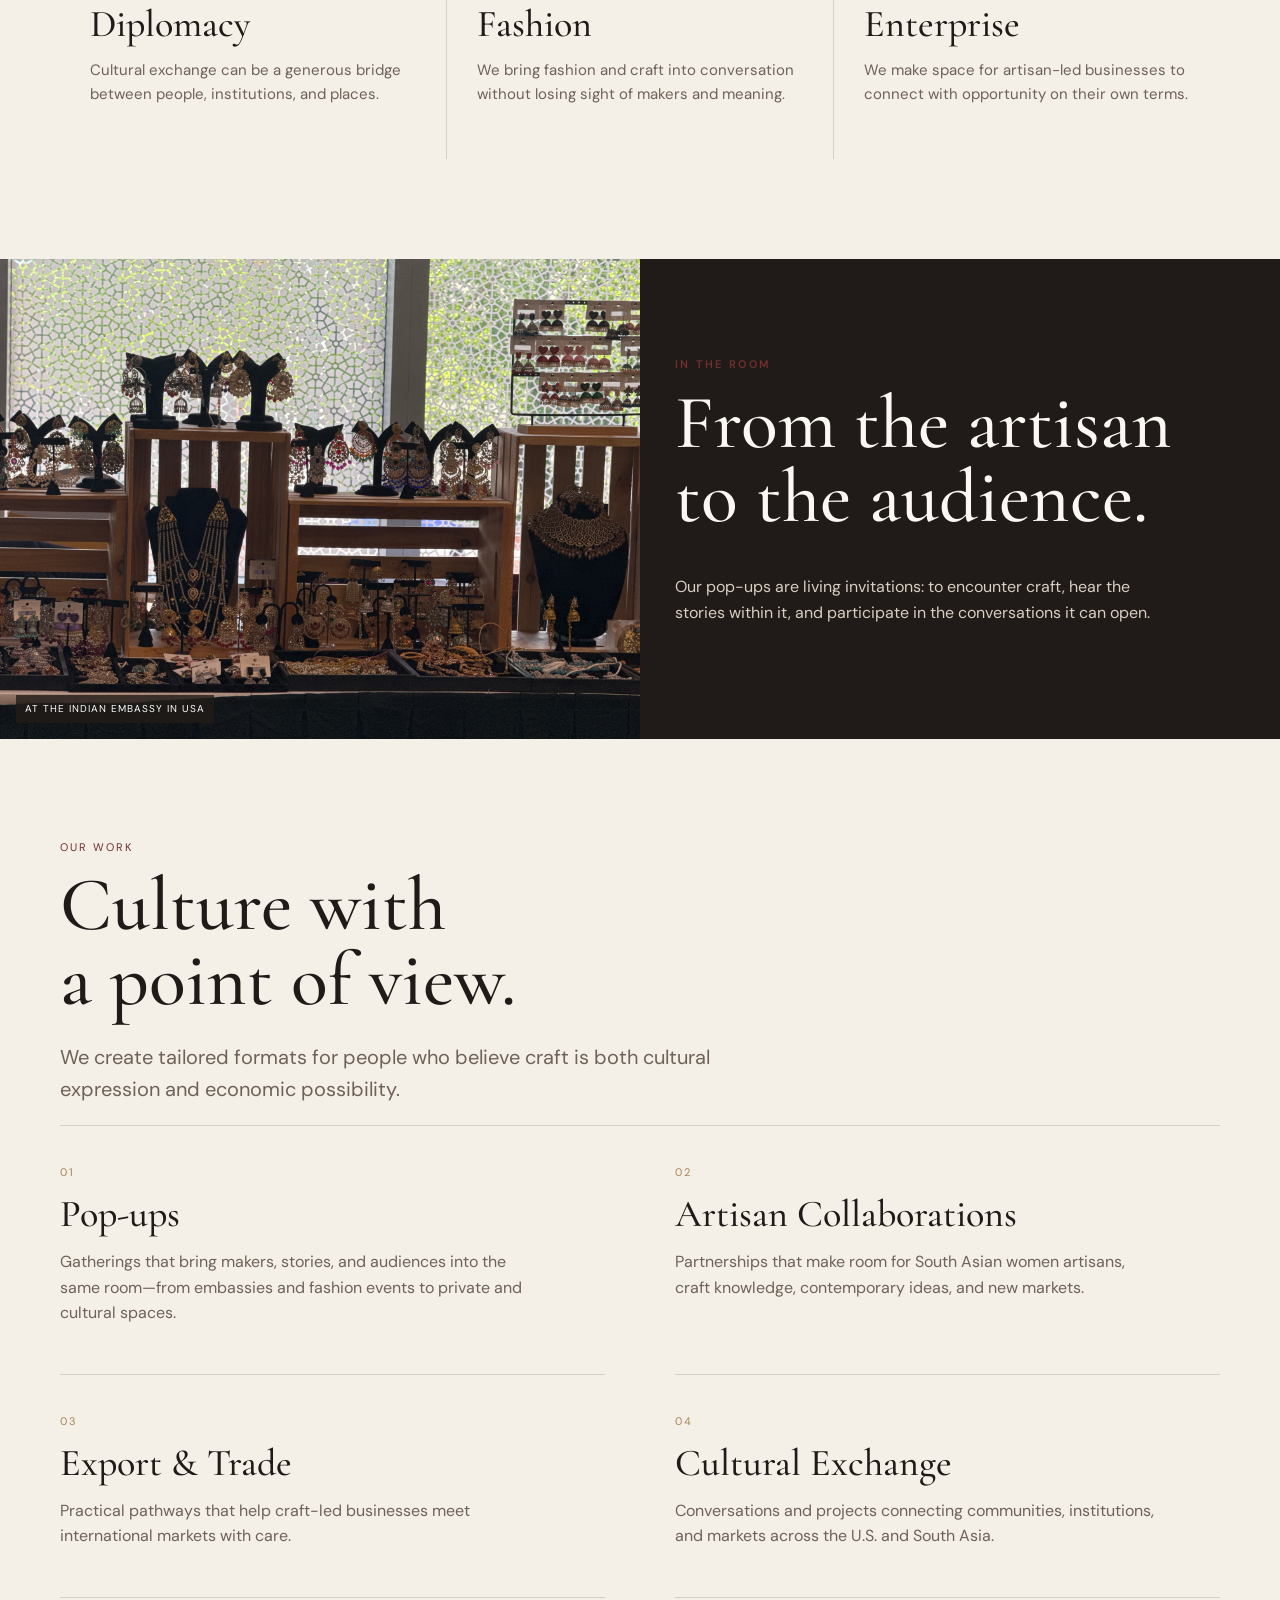
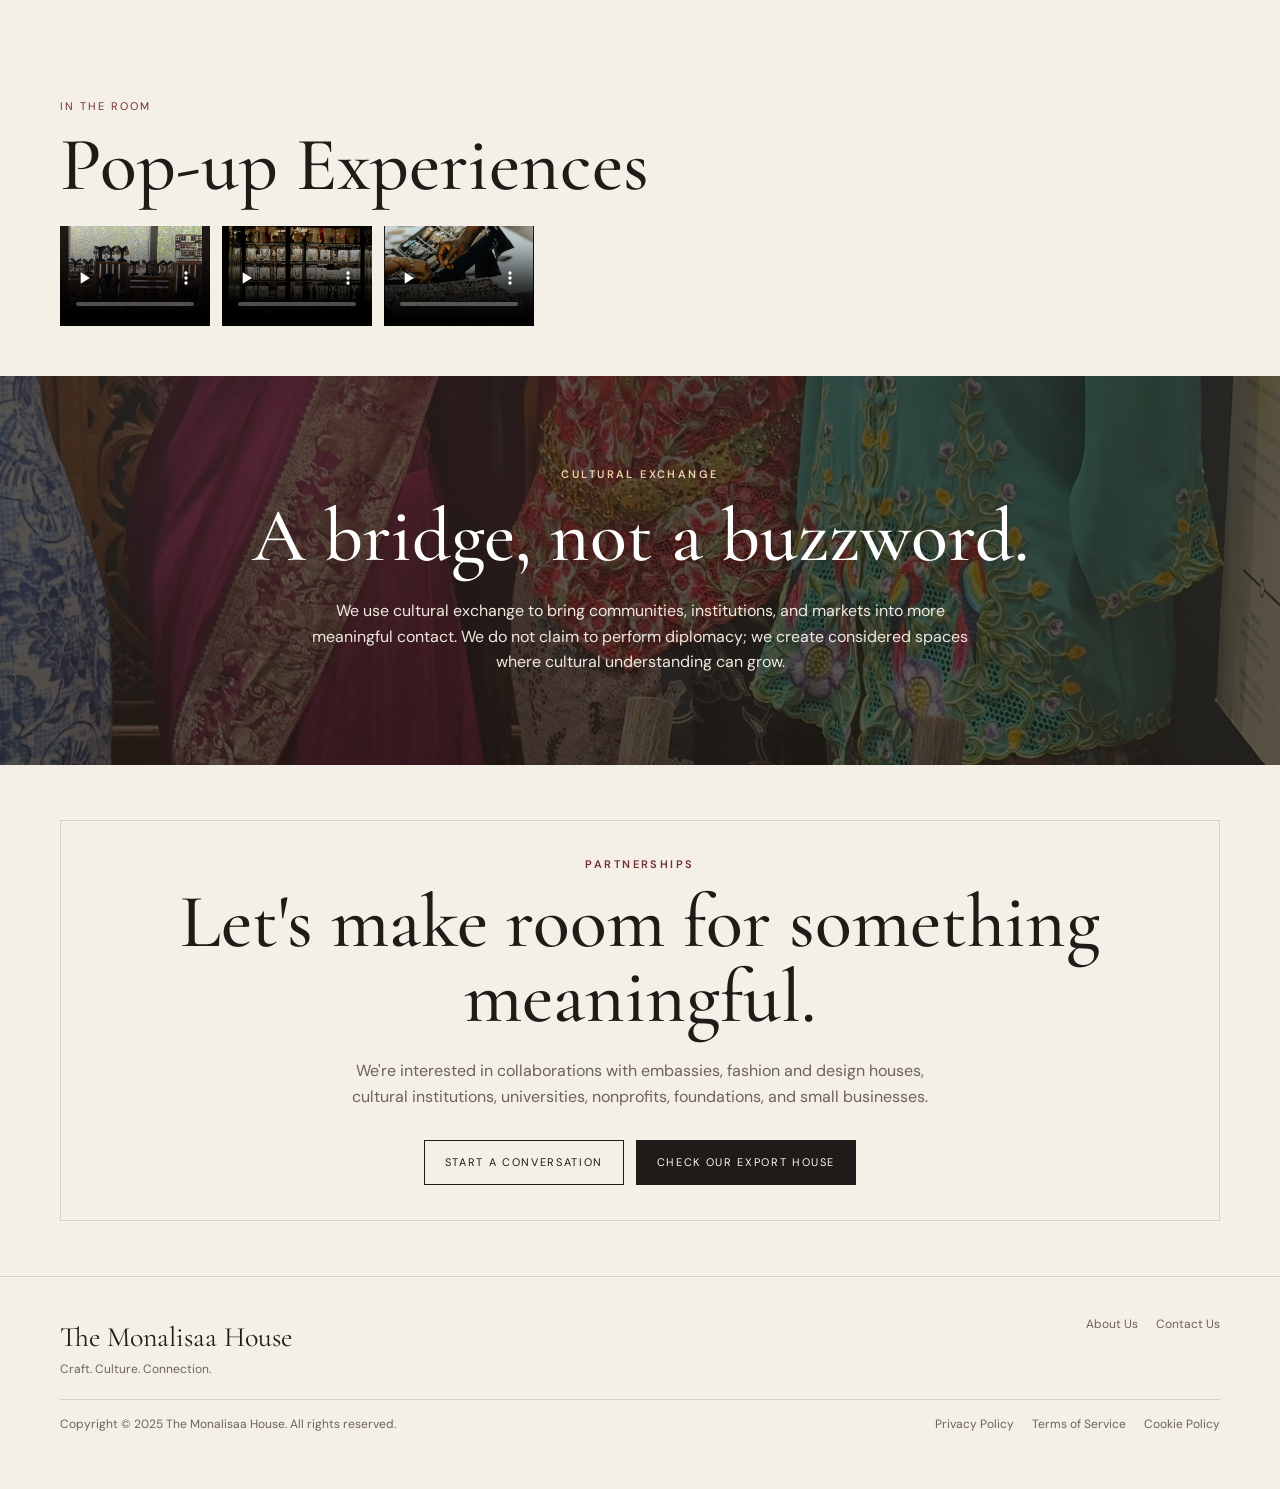
==== commit 792bb48b: "Fix video frames at 150x100 and further reduce homepage hero" ====
--- a/index.html
+++ b/index.html
@@ -9,7 +9,7 @@
   <link rel="preconnect" href="https://fonts.googleapis.com">
   <link rel="preconnect" href="https://fonts.gstatic.com" crossorigin>
   <link href="https://fonts.googleapis.com/css2?family=Cormorant+Garamond:wght@400;500;600;700&family=DM+Sans:wght@400;500;600&display=swap" rel="stylesheet">
-  <link rel="stylesheet" href="style.css">
+  <link rel="stylesheet" href="style.css?v=fixed-media-2">
 </head>
 <body class="home-page">
 <header><div class="container"><nav>
@@ -99,15 +99,15 @@
     <div class="section-label">In the room</div>
     <h2 id="popup-title">Pop-up Experiences</h2>
     <div class="video-collage">
-      <video class="film" controls playsinline preload="none" poster="images/exhibition.jpg" aria-label="Pop-up experience 1">
+      <video class="film" width="150" height="100" controls playsinline preload="none" poster="images/exhibition.jpg" aria-label="Pop-up experience 1">
         <source src="videos/pop-up-01.mp4" type="video/mp4">
         Your browser does not support embedded video. <a href="videos/pop-up-01.mp4">Download pop-up experience 1</a>.
       </video>
-      <video class="film" controls playsinline preload="none" poster="images/collage-04.jpg" aria-label="Pop-up experience 2">
+      <video class="film" width="150" height="100" controls playsinline preload="none" poster="images/collage-04.jpg" aria-label="Pop-up experience 2">
         <source src="videos/pop-up-02.mp4" type="video/mp4">
         Your browser does not support embedded video. <a href="videos/pop-up-02.mp4">Download pop-up experience 2</a>.
       </video>
-      <video class="film" controls playsinline preload="none" poster="images/collage-10.jpg" aria-label="Pop-up experience 3">
+      <video class="film" width="150" height="100" controls playsinline preload="none" poster="images/collage-10.jpg" aria-label="Pop-up experience 3">
         <source src="videos/pop-up-03.mp4" type="video/mp4">
         Your browser does not support embedded video. <a href="videos/pop-up-03.mp4">Download pop-up experience 3</a>.
       </video>
--- a/style.css
+++ b/style.css
@@ -138,18 +138,10 @@
 body.home-page .hero-collage .photo-collage{grid-auto-flow:dense}
 body.home-page .hero-collage .collage-tile:nth-child(15){grid-column:span 2}
 /* Native, user-controlled films retain the site's photographic treatment. */
-.film{display:block;width:100%;min-width:0;aspect-ratio:16/9;object-fit:cover;background:var(--ink)}
+.film{display:block;width:150px;height:100px;min-width:150px;max-width:150px;min-height:100px;max-height:100px;aspect-ratio:auto;object-fit:contain;background:var(--ink)}
 .film:focus-visible{outline:3px solid var(--gold);outline-offset:4px}
-.video-collage{display:grid;grid-template-columns:2fr 1fr;gap:12px}
-.video-collage .film:first-child{grid-row:span 2;height:100%;aspect-ratio:auto}
-.story-film{min-width:0;margin-top:24px}
-@media(max-width:800px){
- .video-collage{grid-template-columns:1fr 1fr}
- .video-collage .film:first-child{grid-column:1/-1;grid-row:auto;aspect-ratio:16/9;height:auto}
-}
-@media(max-width:480px){
- .video-collage{grid-template-columns:1fr}
-}
+.video-collage{display:flex;flex-wrap:wrap;gap:12px;align-items:flex-start}
+.story-film{width:150px;margin:0}
 /* Keep the existing wordmark and navigation within narrow phone screens. */
 @media(max-width:440px){.brand{font-size:clamp(18px,5.2vw,23px);letter-spacing:.04em;gap:8px}}
 @media(max-width:440px){.impact-card{min-width:0}.impact-card h3{overflow-wrap:anywhere}}
@@ -158,7 +150,7 @@
 .hero-collage h1{font-size:clamp(44px,7.5vw,96px);margin:12px 0 16px}
 .hero-collage .lede{font-size:16px;line-height:1.5;margin:12px 0;max-width:580px}
 .hero-collage .actions{margin-top:18px}
-.diplomacy-videos{display:grid;grid-template-columns:repeat(3,minmax(0,1fr));gap:16px;margin-top:30px}
+.diplomacy-videos{display:flex;flex-wrap:wrap;gap:16px;margin-top:30px}
 @media(max-width:800px){
  .diplomacy-videos{grid-template-columns:1fr}
  .about-story .history-grid{gap:30px}
@@ -170,3 +162,31 @@
  .hero-collage .lede{font-size:15px;line-height:1.4}
  .hero-collage .actions{margin-top:12px}
 }
+
+/* Keep the story player beside its copy, including on narrow screens. */
+.about-story .history-grid{grid-template-columns:minmax(0,1fr) 150px;gap:24px;align-items:start}
+.story-heading{grid-column:1/-1}
+.about-story .history-copy{grid-column:1;grid-row:2;min-width:0}
+.about-story .story-film{grid-column:2;grid-row:2}
+/* Reduce the homepage banner and its contents by a further 20%. */
+body.home-page .hero-collage{min-height:clamp(352px,41.6vw,480px);padding:25px 0}
+.hero-collage h1{font-size:clamp(35px,6vw,76px);margin:9px 0 12px}
+.hero-collage .lede{font-size:14px;line-height:1.4;margin:9px 0}
+.hero-collage .actions{margin-top:14px;gap:10px}
+.hero-collage .btn{padding:10px 14px;font-size:10px}
+@media(max-width:800px){
+ body.home-page .hero-collage{min-height:0;padding:19px 0}
+ .hero-collage .lede{font-size:13px}
+ .about-story .history-grid{gap:16px}
+ .about-story .history-copy{font-size:20px;overflow-wrap:anywhere}
+}
+@media(max-height:700px){
+ body.home-page .hero-collage{min-height:0;padding:14px 0}
+ .hero-collage h1{font-size:clamp(30px,8svh,54px);margin:8px 0 9px}
+ .hero-collage .lede{font-size:12px;line-height:1.4}
+ .hero-collage .actions{margin-top:9px}
+}
+@media(max-height:700px){
+ body.home-page .hero-collage{padding:10px 0}
+ .hero-collage h1{font-size:clamp(28px,7svh,48px)}
+}
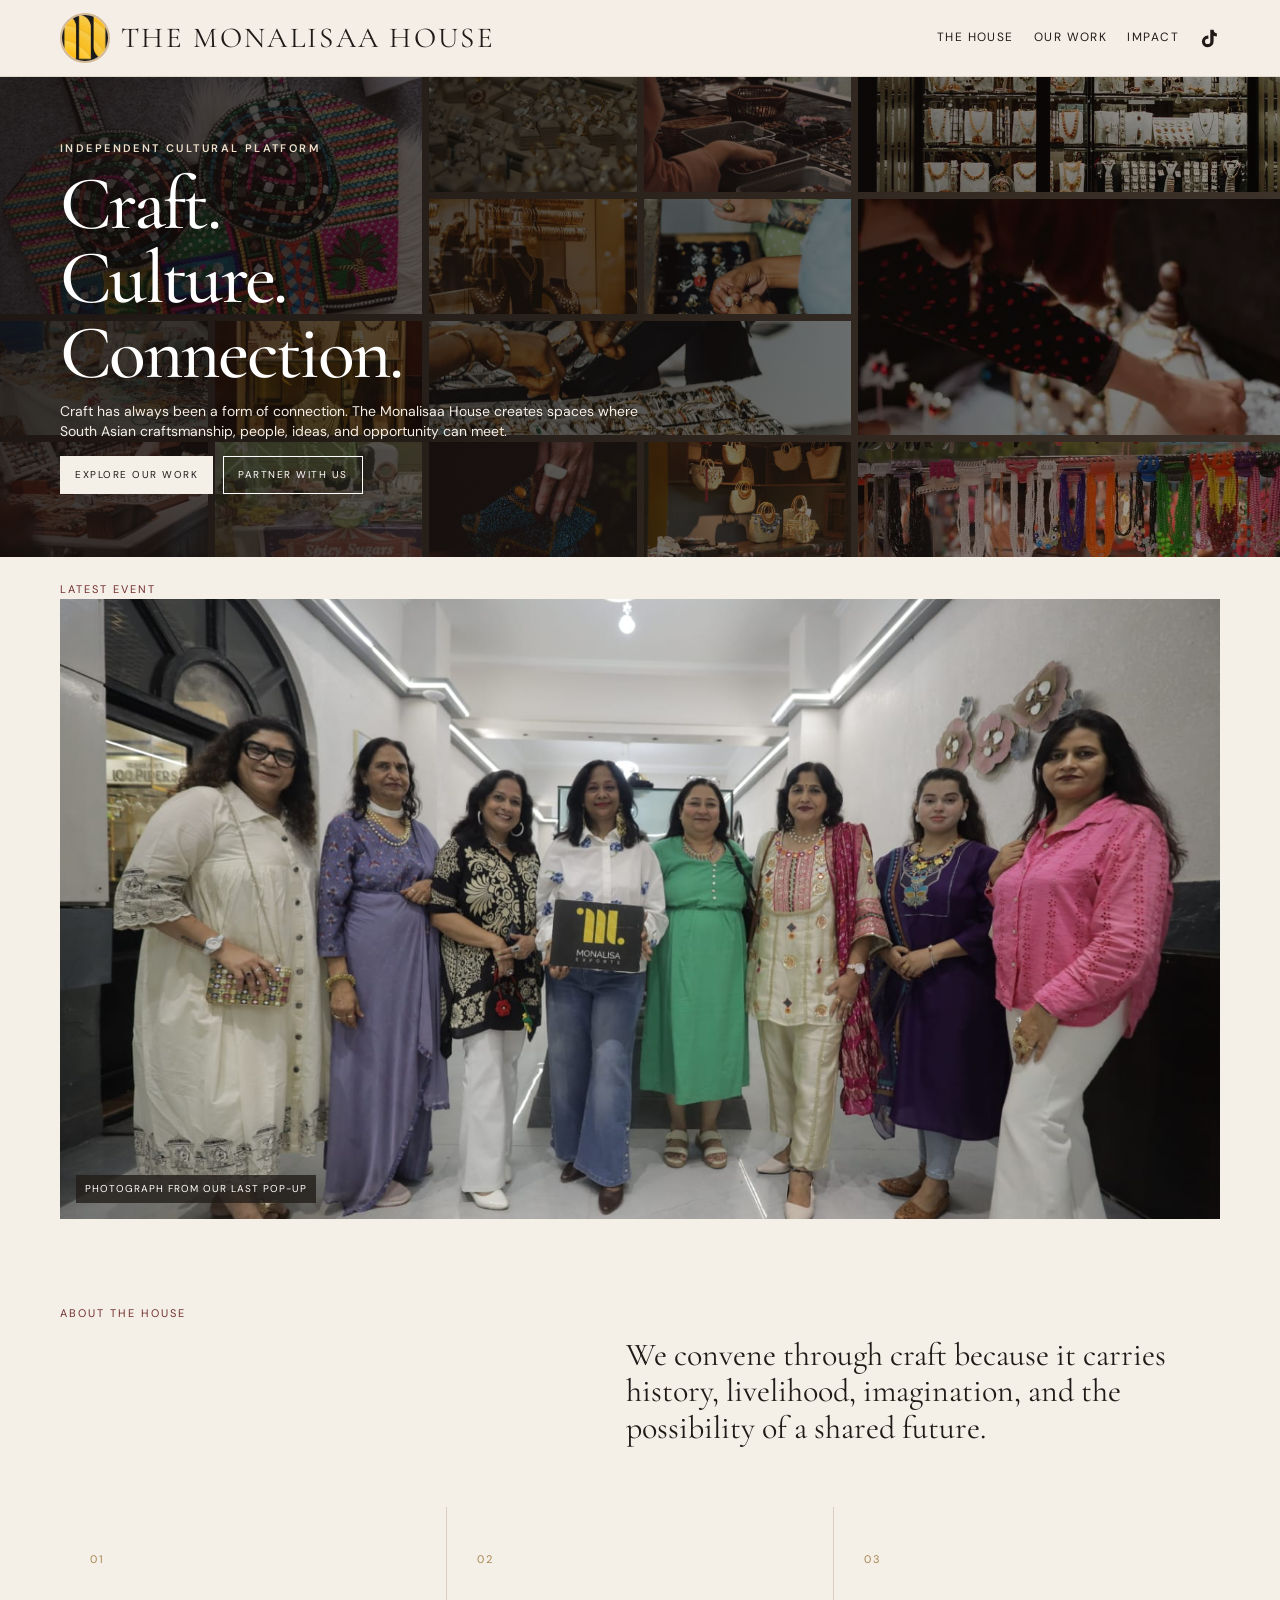
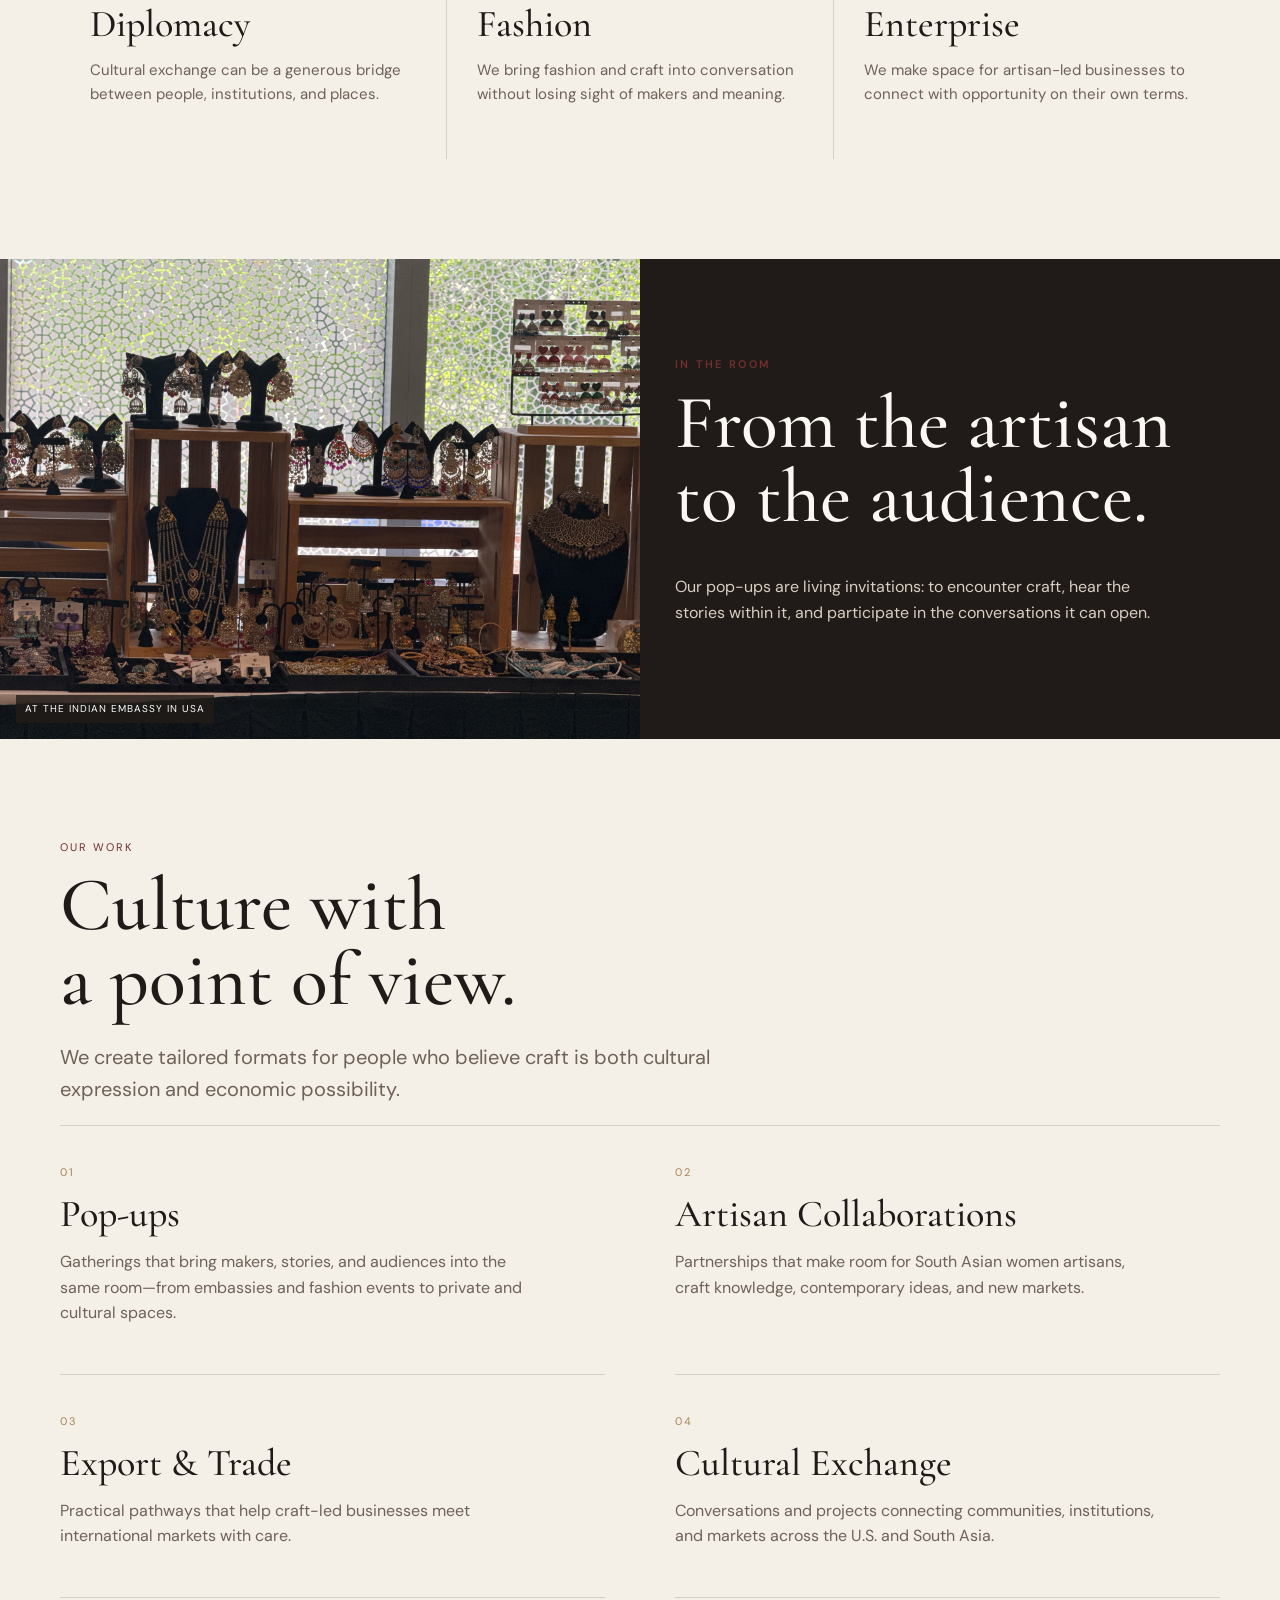
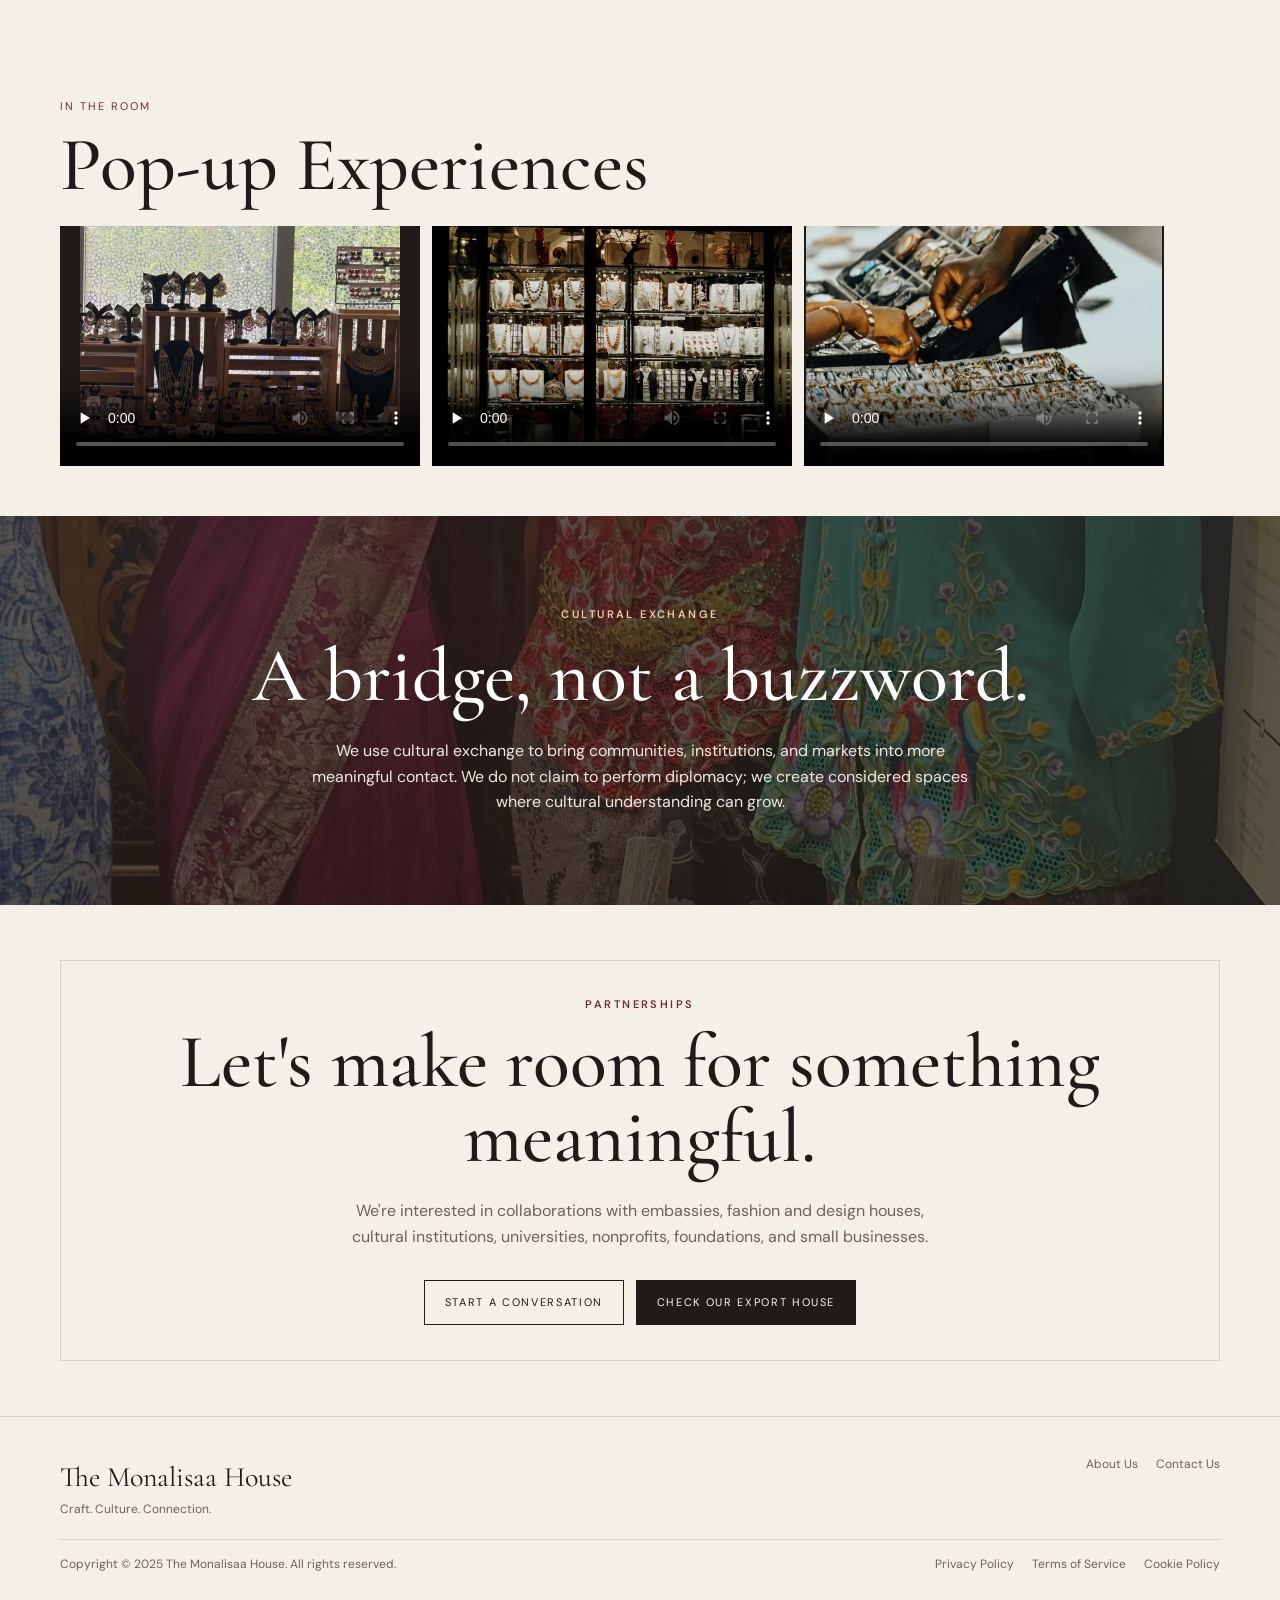
==== commit 52d9fbfe: "Enlarge video players and optimize and cache hero photographs" ====
--- a/index.html
+++ b/index.html
@@ -9,7 +9,7 @@
   <link rel="preconnect" href="https://fonts.googleapis.com">
   <link rel="preconnect" href="https://fonts.gstatic.com" crossorigin>
   <link href="https://fonts.googleapis.com/css2?family=Cormorant+Garamond:wght@400;500;600;700&family=DM+Sans:wght@400;500;600&display=swap" rel="stylesheet">
-  <link rel="stylesheet" href="style.css?v=fixed-media-2">
+  <link rel="stylesheet" href="style.css?v=media-cache-4">
 </head>
 <body class="home-page">
 <header><div class="container"><nav>
@@ -21,22 +21,22 @@
   <section class="hero hero-collage" aria-label="Welcome to The Monalisaa House">
     <div class="photo-collage-wrap" aria-hidden="true">
       <div class="photo-collage">
-        <div class="collage-tile"><img src=images/collage-01.jpg></div>
-        <div class="collage-tile"><img src=images/collage-02.jpg></div>
-        <div class="collage-tile"><img src=images/collage-03.jpg></div>
-        <div class="collage-tile"><img src=images/collage-04.jpg></div>
-        <div class="collage-tile"><img src=images/collage-05.jpg></div>
-        <div class="collage-tile"><img src=images/collage-06.jpg></div>
-        <div class="collage-tile"><img src=images/collage-07.jpg></div>
-        <div class="collage-tile"><img src=images/collage-08.jpg></div>
-        <div class="collage-tile"><img src=images/collage-09.jpg></div>
-        <div class="collage-tile"><img src=images/collage-10.jpg></div>
-        <div class="collage-tile"><img src=images/collage-11.jpg></div>
-        <div class="collage-tile"><img src=images/collage-12.jpg></div>
-        <!-- Replace these three placeholder photographs with your own JPGs. -->
-        <div class="collage-tile"><img src="images/collage-13.jpg" alt=""></div>
-        <div class="collage-tile"><img src="images/collage-14.jpg" alt=""></div>
-        <div class="collage-tile"><img src="images/collage-15.jpg" alt=""></div>
+        <div class="collage-tile"><img src="images/optimized/collage-01.281ac64bc679.webp" alt="" loading="eager" decoding="async" width="480" height="640"></div>
+        <div class="collage-tile"><img src="images/optimized/collage-02.b8451bdfedaf.webp" alt="" loading="eager" decoding="async" width="427" height="640"></div>
+        <div class="collage-tile"><img src="images/optimized/collage-03.ffc082e69fb9.webp" alt="" loading="eager" decoding="async" width="427" height="640"></div>
+        <div class="collage-tile"><img src="images/optimized/collage-04.0b0f04c2e47d.webp" alt="" loading="eager" decoding="async" width="640" height="427"></div>
+        <div class="collage-tile"><img src="images/optimized/collage-05.fa2567c69842.webp" alt="" loading="eager" decoding="async" width="427" height="640"></div>
+        <div class="collage-tile"><img src="images/optimized/collage-06.9a253bc103ca.webp" alt="" loading="eager" decoding="async" width="437" height="640"></div>
+        <div class="collage-tile"><img src="images/optimized/collage-07.22412f7d1f1f.webp" alt="" loading="eager" decoding="async" width="427" height="640"></div>
+        <div class="collage-tile"><img src="images/optimized/collage-08.64b8419f33f5.webp" alt="" loading="eager" decoding="async" width="640" height="427"></div>
+        <div class="collage-tile"><img src="images/optimized/collage-09.33cdb465f2f7.webp" alt="" loading="eager" decoding="async" width="427" height="640"></div>
+        <div class="collage-tile"><img src="images/optimized/collage-10.de84477c589c.webp" alt="" loading="eager" decoding="async" width="640" height="430"></div>
+        <div class="collage-tile"><img src="images/optimized/collage-11.ee569f38b478.webp" alt="" loading="eager" decoding="async" width="427" height="640"></div>
+        <div class="collage-tile"><img src="images/optimized/collage-12.7b561e61e387.webp" alt="" loading="eager" decoding="async" width="508" height="600"></div>
+        <!-- Replace original collage JPGs, then run scripts/optimize-hero.py. -->
+        <div class="collage-tile"><img src="images/optimized/collage-13.5045d7bc7f07.webp" alt="" loading="eager" decoding="async" width="422" height="640"></div>
+        <div class="collage-tile"><img src="images/optimized/collage-14.dd8ace24a47b.webp" alt="" loading="eager" decoding="async" width="640" height="427"></div>
+        <div class="collage-tile"><img src="images/optimized/collage-15.e844657e048d.webp" alt="" loading="eager" decoding="async" width="640" height="360"></div>
       </div>
     </div>
     <div class="hero-shade"></div>
@@ -53,7 +53,7 @@
     <h2 id="latest-event-title" class="sr-only">Our latest gathering</h2>
     <div class="image hero-image">
       <img src="images/hero.jpg" alt="A gathering at The Monalisaa House's latest event">
-      <span class="image-label">Photograph from our last event</span>
+      <span class="image-label">Photograph from our last pop-up</span>
     </div>
   </section>
 
@@ -99,15 +99,15 @@
     <div class="section-label">In the room</div>
     <h2 id="popup-title">Pop-up Experiences</h2>
     <div class="video-collage">
-      <video class="film" width="150" height="100" controls playsinline preload="none" poster="images/exhibition.jpg" aria-label="Pop-up experience 1">
+      <video class="film" width="360" height="240" controls playsinline preload="none" poster="images/exhibition.jpg" aria-label="Pop-up experience 1">
         <source src="videos/pop-up-01.mp4" type="video/mp4">
         Your browser does not support embedded video. <a href="videos/pop-up-01.mp4">Download pop-up experience 1</a>.
       </video>
-      <video class="film" width="150" height="100" controls playsinline preload="none" poster="images/collage-04.jpg" aria-label="Pop-up experience 2">
+      <video class="film" width="360" height="240" controls playsinline preload="none" poster="images/collage-04.jpg" aria-label="Pop-up experience 2">
         <source src="videos/pop-up-02.mp4" type="video/mp4">
         Your browser does not support embedded video. <a href="videos/pop-up-02.mp4">Download pop-up experience 2</a>.
       </video>
-      <video class="film" width="150" height="100" controls playsinline preload="none" poster="images/collage-10.jpg" aria-label="Pop-up experience 3">
+      <video class="film" width="360" height="240" controls playsinline preload="none" poster="images/collage-10.jpg" aria-label="Pop-up experience 3">
         <source src="videos/pop-up-03.mp4" type="video/mp4">
         Your browser does not support embedded video. <a href="videos/pop-up-03.mp4">Download pop-up experience 3</a>.
       </video>
@@ -146,5 +146,12 @@
     <div class="legal-links"><a href="privacy.html">Privacy Policy</a><a href="terms.html">Terms of Service</a><a href="cookies.html">Cookie Policy</a></div>
   </div>
 </div></footer>
+<script>
+if ('serviceWorker' in navigator) {
+  window.addEventListener('load', () => {
+    navigator.serviceWorker.register('sw.js', { updateViaCache: 'none' }).catch(() => {});
+  });
+}
+</script>
 </body>
 </html>
--- a/style.css
+++ b/style.css
@@ -150,9 +150,7 @@
 .hero-collage h1{font-size:clamp(44px,7.5vw,96px);margin:12px 0 16px}
 .hero-collage .lede{font-size:16px;line-height:1.5;margin:12px 0;max-width:580px}
 .hero-collage .actions{margin-top:18px}
-.diplomacy-videos{display:flex;flex-wrap:wrap;gap:16px;margin-top:30px}
-@media(max-width:800px){
- .diplomacy-videos{grid-template-columns:1fr}
+@media(max-width:800px){
  .about-story .history-grid{gap:30px}
  .story-film{max-width:480px}
 }
@@ -190,3 +188,27 @@
  body.home-page .hero-collage{padding:10px 0}
  .hero-collage h1{font-size:clamp(28px,7svh,48px)}
 }
+
+/* Portrait films are decorative backdrops; regular players retain fixed sizes. */
+.diplomacy-scene{position:relative;isolation:isolate;overflow:hidden;display:flex;align-items:center;min-height:900px;padding:90px 0;background:var(--ink)}
+.diplomacy-background{position:absolute;inset:0;z-index:-3;display:flex;align-items:center;justify-content:center;gap:16px;pointer-events:none}
+.background-film{display:block;flex:0 0 auto;width:calc((100% - 32px)/3);max-width:380px;height:auto;aspect-ratio:9/16;object-fit:cover;background:var(--ink)}
+.diplomacy-shade{position:absolute;inset:0;z-index:-2;background:linear-gradient(90deg,rgba(20,14,12,.87),rgba(20,14,12,.65));pointer-events:none}
+.diplomacy-copy{position:relative}
+.diplomacy-copy .eyebrow{color:#e8cfaa}
+.diplomacy-copy p{color:#f5eee5}
+.diplomacy-toggle{margin-top:20px;border-color:var(--cream);color:var(--cream);background:transparent;cursor:pointer}
+@media(max-width:800px){
+ .diplomacy-scene{min-height:1050px}
+ .diplomacy-background{gap:8px}
+ .background-film{width:calc((100% - 16px)/3)}
+}
+@media(max-width:480px){
+ .diplomacy-background{flex-direction:column;gap:8px}
+ .background-film{width:200px;max-width:65%;height:auto;aspect-ratio:9/16}
+ .diplomacy-scene{min-height:1200px;padding:90px 0}
+}
+
+/* Larger players retain a stable frame before and during playback. */
+.video-collage .film{width:min(360px,100%);height:auto;min-width:0;max-width:360px;min-height:0;max-height:none;aspect-ratio:3/2}
+.story-film .film{height:267px;min-height:267px;max-height:267px;aspect-ratio:150/267}
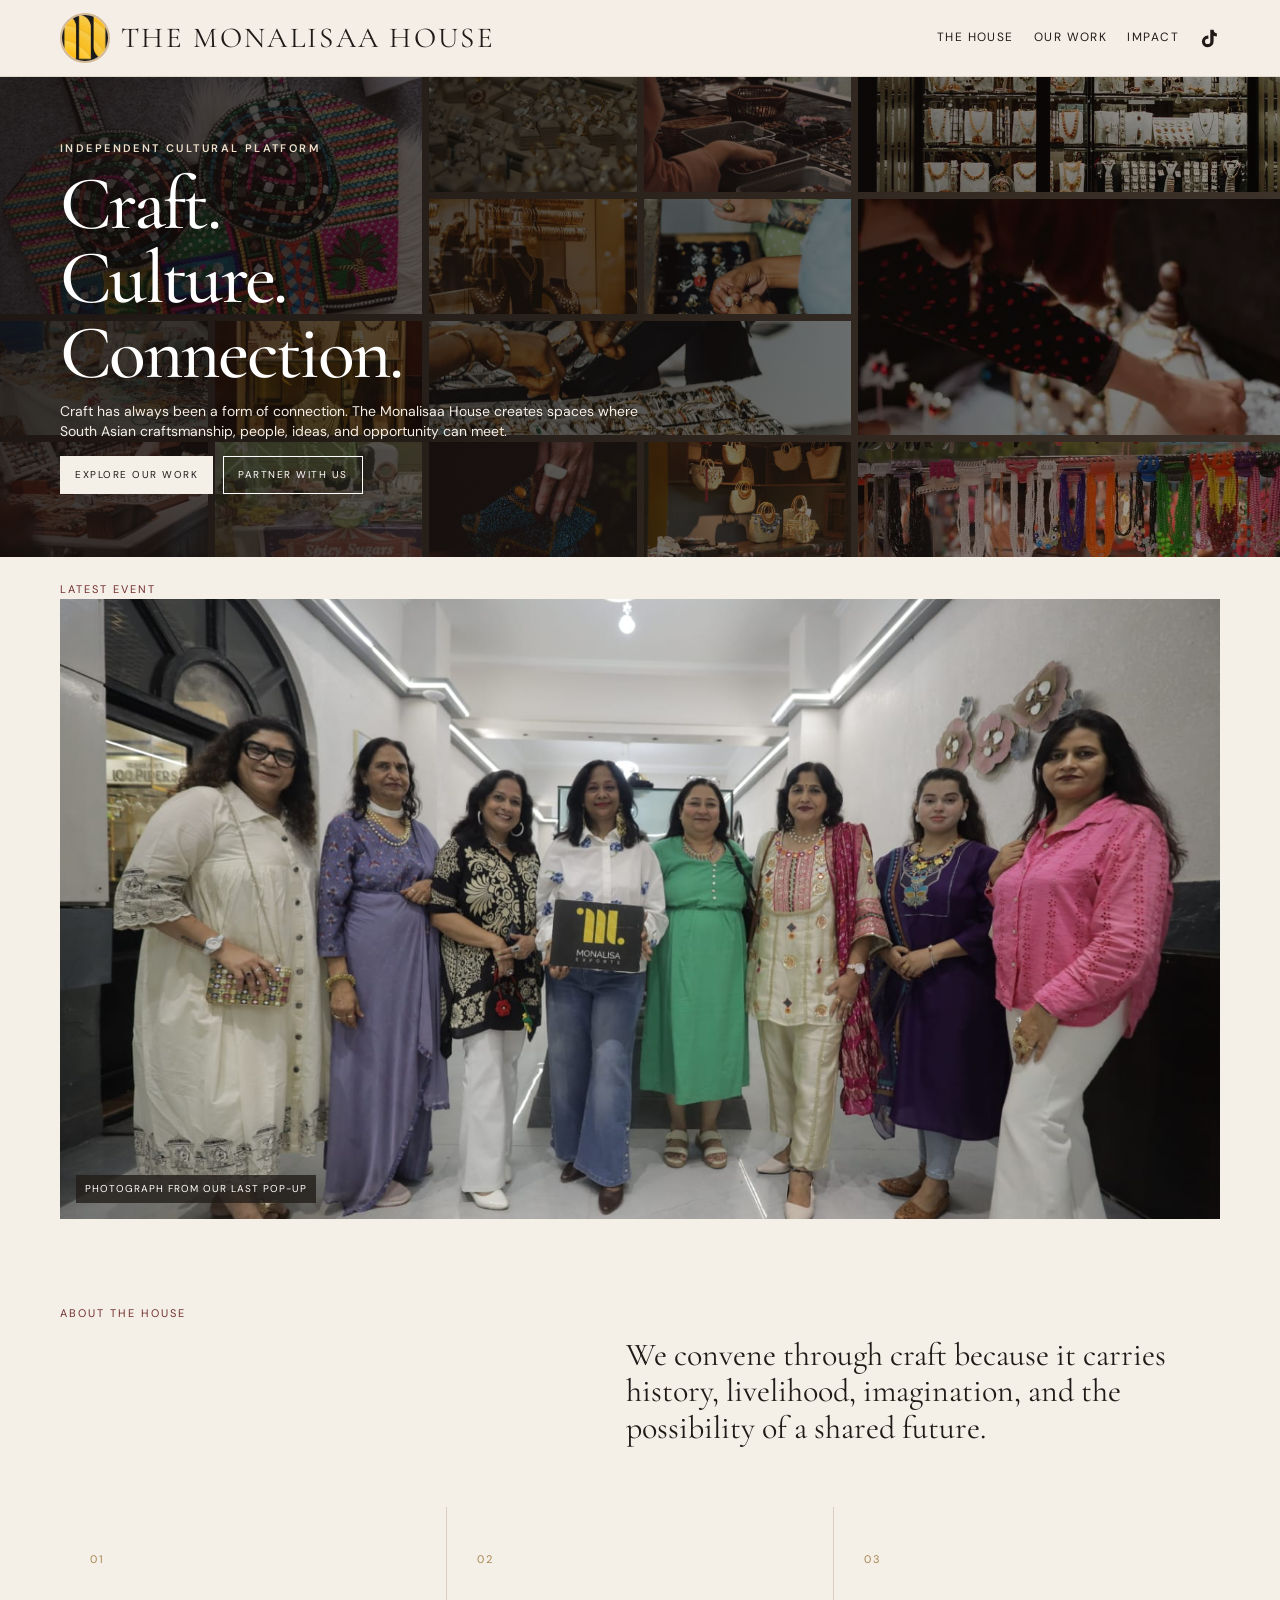
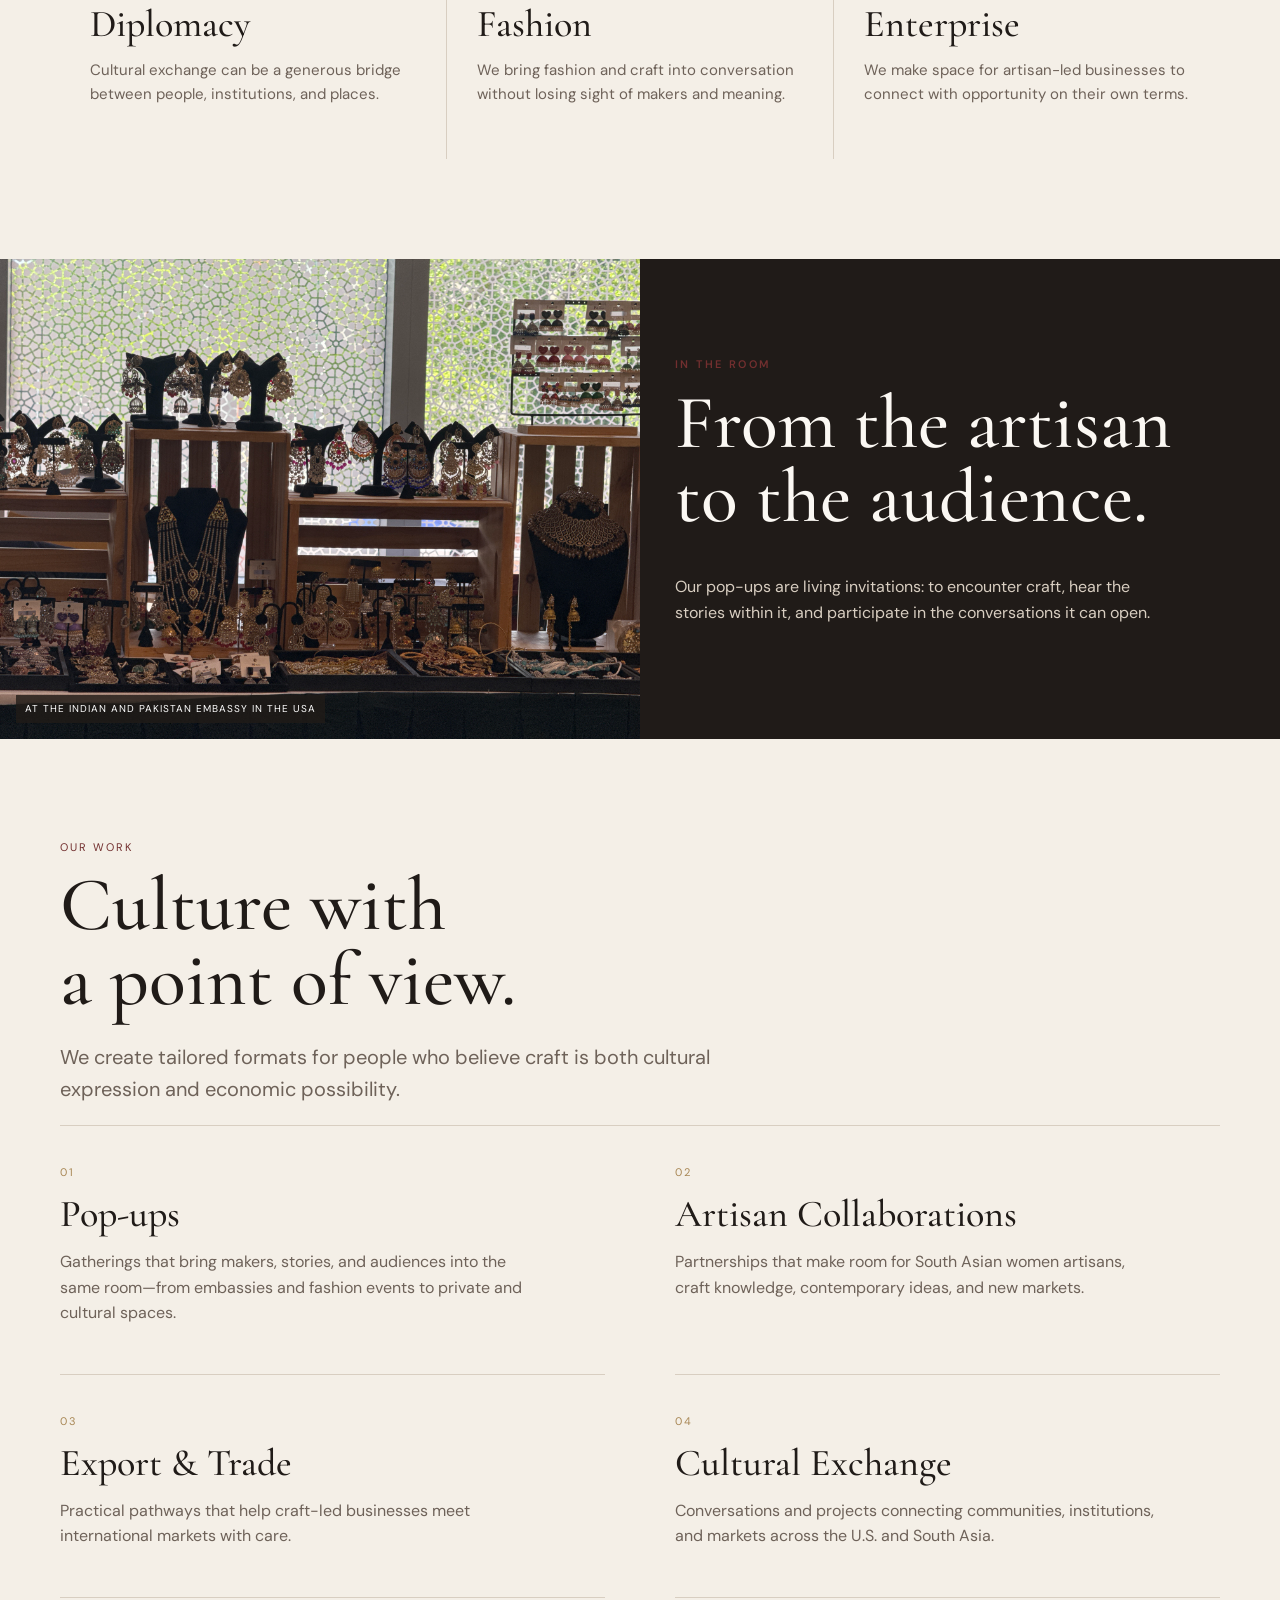
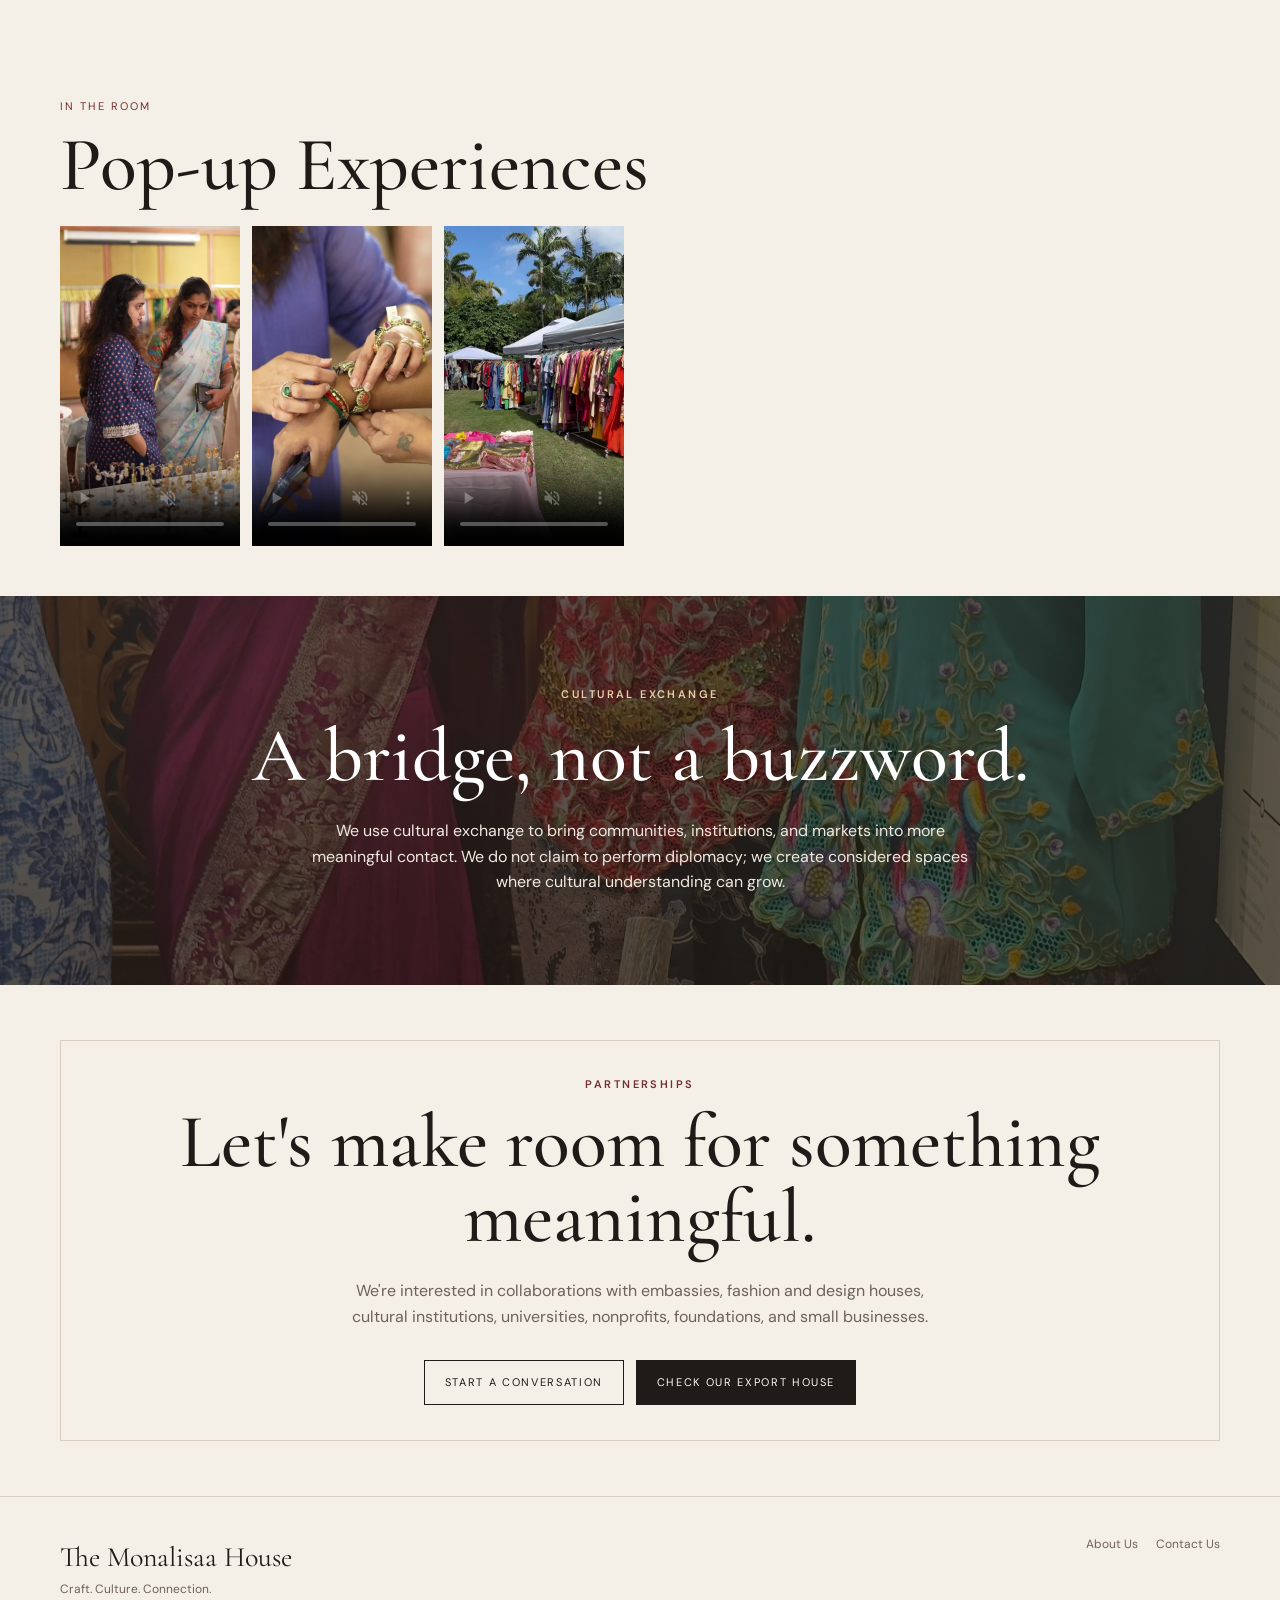
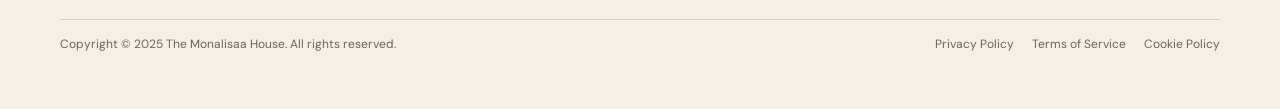
==== commit f15ffdcb: "Enlarge story film and add portrait autoplay pop-up players with video covers" ====
--- a/index.html
+++ b/index.html
@@ -9,7 +9,7 @@
   <link rel="preconnect" href="https://fonts.googleapis.com">
   <link rel="preconnect" href="https://fonts.gstatic.com" crossorigin>
   <link href="https://fonts.googleapis.com/css2?family=Cormorant+Garamond:wght@400;500;600;700&family=DM+Sans:wght@400;500;600&display=swap" rel="stylesheet">
-  <link rel="stylesheet" href="style.css?v=media-cache-4">
+  <link rel="stylesheet" href="style.css?v=portrait-players-5">
 </head>
 <body class="home-page">
 <header><div class="container"><nav>
@@ -74,7 +74,7 @@
     <!-- POP-UP IMAGE: replace with a real embassy/fashion-show/pop-up photograph -->
     <div class="image">
       <img src=images/exhibition.jpg>
-      <span class="image-label">At the Indian embassy in USA</span>
+      <span class="image-label">At the Indian and Pakistan Embassy in the USA</span>
     </div>
     <div class="copy">
       <div class="eyebrow">In the room</div>
@@ -99,15 +99,15 @@
     <div class="section-label">In the room</div>
     <h2 id="popup-title">Pop-up Experiences</h2>
     <div class="video-collage">
-      <video class="film" width="360" height="240" controls playsinline preload="none" poster="images/exhibition.jpg" aria-label="Pop-up experience 1">
+      <video class="film" width="180" height="320" autoplay muted loop controls playsinline preload="metadata" poster="images/video-posters/pop-up-01.0b85f3988ca3.webp" aria-label="Pop-up experience 1">
         <source src="videos/pop-up-01.mp4" type="video/mp4">
         Your browser does not support embedded video. <a href="videos/pop-up-01.mp4">Download pop-up experience 1</a>.
       </video>
-      <video class="film" width="360" height="240" controls playsinline preload="none" poster="images/collage-04.jpg" aria-label="Pop-up experience 2">
+      <video class="film" width="180" height="320" autoplay muted loop controls playsinline preload="metadata" poster="images/video-posters/pop-up-02.c8f1a4403005.webp" aria-label="Pop-up experience 2">
         <source src="videos/pop-up-02.mp4" type="video/mp4">
         Your browser does not support embedded video. <a href="videos/pop-up-02.mp4">Download pop-up experience 2</a>.
       </video>
-      <video class="film" width="360" height="240" controls playsinline preload="none" poster="images/collage-10.jpg" aria-label="Pop-up experience 3">
+      <video class="film" width="180" height="320" autoplay muted loop controls playsinline preload="metadata" poster="images/video-posters/pop-up-03.f1d3b3b3d464.webp" aria-label="Pop-up experience 3">
         <source src="videos/pop-up-03.mp4" type="video/mp4">
         Your browser does not support embedded video. <a href="videos/pop-up-03.mp4">Download pop-up experience 3</a>.
       </video>
--- a/style.css
+++ b/style.css
@@ -210,5 +210,12 @@
 }
 
 /* Larger players retain a stable frame before and during playback. */
-.video-collage .film{width:min(360px,100%);height:auto;min-width:0;max-width:360px;min-height:0;max-height:none;aspect-ratio:3/2}
-.story-film .film{height:267px;min-height:267px;max-height:267px;aspect-ratio:150/267}
+.video-collage .film{width:180px;height:320px;min-width:180px;max-width:180px;min-height:320px;max-height:320px;aspect-ratio:9/16;object-fit:cover}
+.about-story .history-grid{grid-template-columns:minmax(260px,1fr) minmax(0,850px)}
+.about-story .story-film{width:100%;max-width:850px}
+.story-film .film{width:100%;height:auto;min-width:0;max-width:850px;min-height:0;max-height:none;aspect-ratio:85/48;object-fit:contain}
+@media(max-width:1000px){
+ .about-story .history-grid{grid-template-columns:minmax(0,1fr)}
+ .about-story .history-copy{grid-column:1;grid-row:2}
+ .about-story .story-film{grid-column:1;grid-row:3}
+}
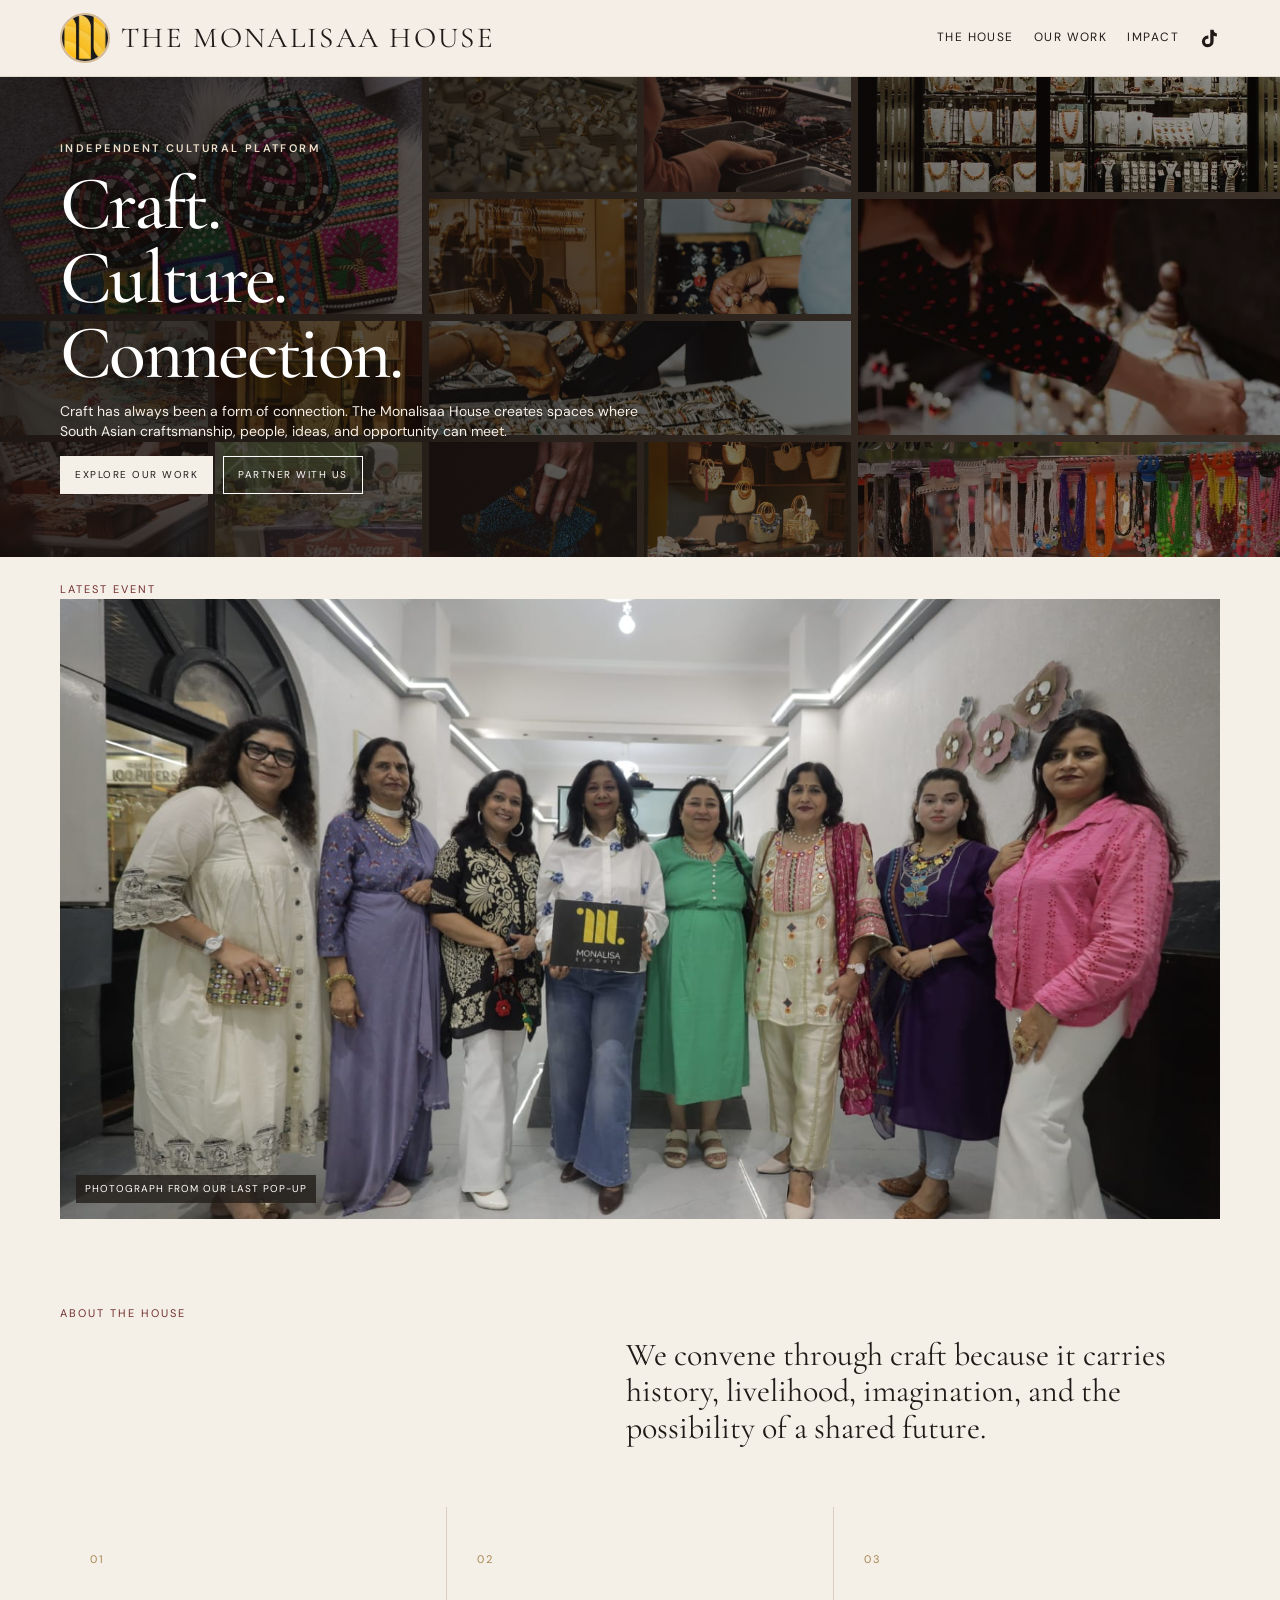
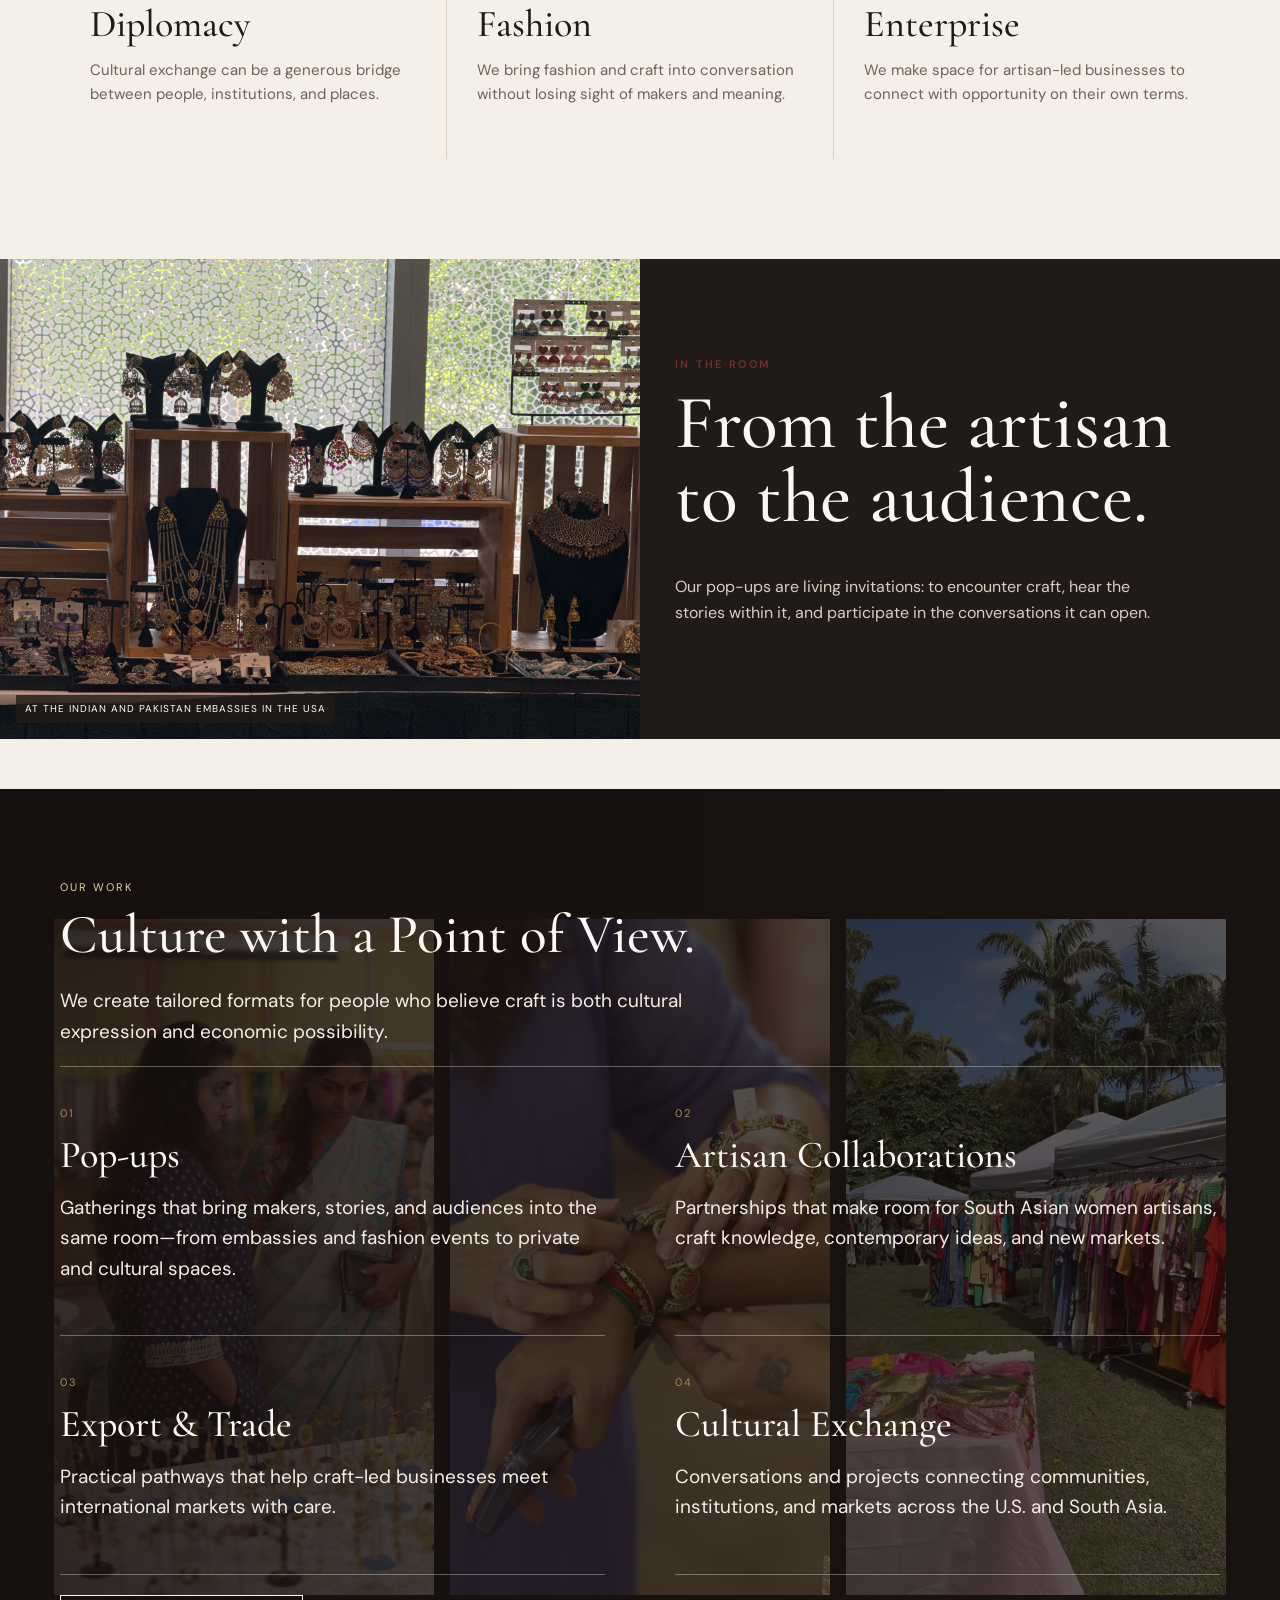
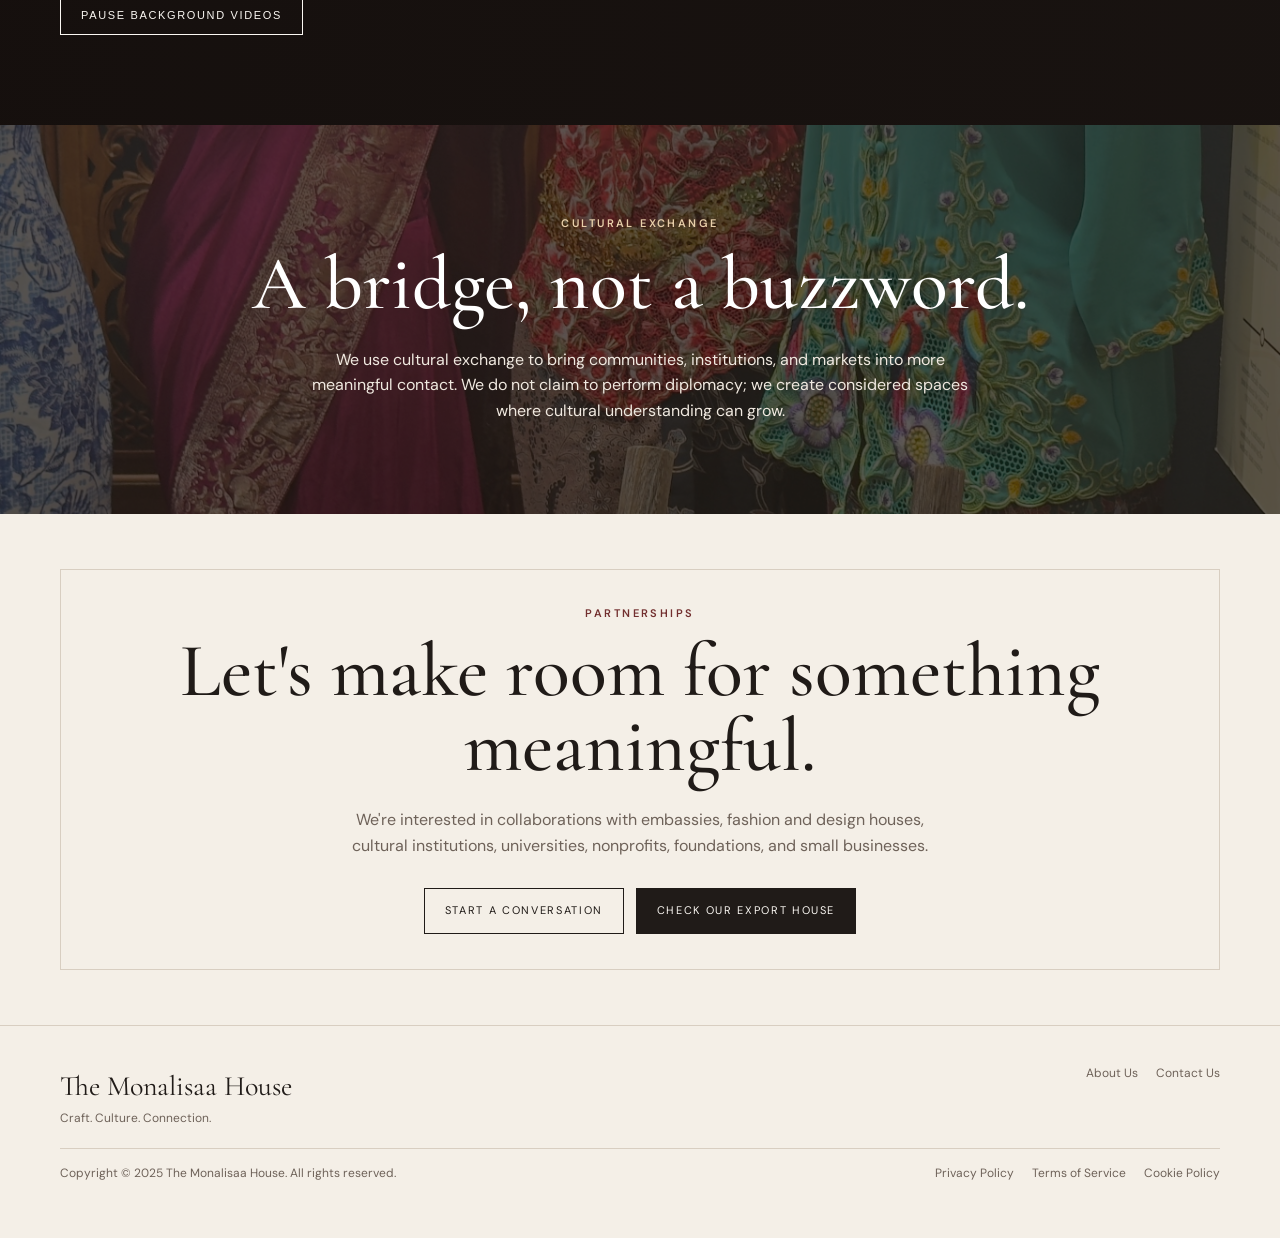
==== commit 39584a75: "Move pop-up films behind Our Work and refine Impact media layout" ====
--- a/index.html
+++ b/index.html
@@ -9,7 +9,7 @@
   <link rel="preconnect" href="https://fonts.googleapis.com">
   <link rel="preconnect" href="https://fonts.gstatic.com" crossorigin>
   <link href="https://fonts.googleapis.com/css2?family=Cormorant+Garamond:wght@400;500;600;700&family=DM+Sans:wght@400;500;600&display=swap" rel="stylesheet">
-  <link rel="stylesheet" href="style.css?v=portrait-players-5">
+  <link rel="stylesheet" href="style.css?v=work-background-6">
 </head>
 <body class="home-page">
 <header><div class="container"><nav>
@@ -74,7 +74,7 @@
     <!-- POP-UP IMAGE: replace with a real embassy/fashion-show/pop-up photograph -->
     <div class="image">
       <img src=images/exhibition.jpg>
-      <span class="image-label">At the Indian and Pakistan Embassy in the USA</span>
+      <span class="image-label">At the Indian and Pakistan Embassies in the USA</span>
     </div>
     <div class="copy">
       <div class="eyebrow">In the room</div>
@@ -83,9 +83,22 @@
     </div>
   </section>
 
-  <section id="work" class="container">
+  <section id="work" class="dark diplomacy-scene work-scene" aria-labelledby="work-title">
+    <div class="diplomacy-background" aria-hidden="true">
+      <video class="background-film" width="180" height="320" autoplay muted loop playsinline preload="metadata" tabindex="-1" poster="images/video-posters/pop-up-01.0b85f3988ca3.webp">
+        <source src="videos/pop-up-01.mp4" type="video/mp4">
+      </video>
+      <video class="background-film" width="180" height="320" autoplay muted loop playsinline preload="metadata" tabindex="-1" poster="images/video-posters/pop-up-02.c8f1a4403005.webp">
+        <source src="videos/pop-up-02.mp4" type="video/mp4">
+      </video>
+      <video class="background-film" width="180" height="320" autoplay muted loop playsinline preload="metadata" tabindex="-1" poster="images/video-posters/pop-up-03.f1d3b3b3d464.webp">
+        <source src="videos/pop-up-03.mp4" type="video/mp4">
+      </video>
+    </div>
+    <div class="diplomacy-shade" aria-hidden="true"></div>
+    <div class="container diplomacy-copy">
     <div class="section-label">Our work</div>
-    <h2>Culture with<br>a point of view.</h2>
+    <h2 id="work-title">Culture with a Point of View.</h2>
     <p class="lede">We create tailored formats for people who believe craft is both cultural expression and economic possibility.</p>
     <div class="work-grid">
       <article class="work-item"><span class="num">01</span><h3>Pop-ups</h3><p>Gatherings that bring makers, stories, and audiences into the same room—from embassies and fashion events to private and cultural spaces.</p></article>
@@ -93,24 +106,7 @@
       <article class="work-item"><span class="num">03</span><h3>Export & Trade</h3><p>Practical pathways that help craft-led businesses meet international markets with care.</p></article>
       <article class="work-item"><span class="num">04</span><h3>Cultural Exchange</h3><p>Conversations and projects connecting communities, institutions, and markets across the U.S. and South Asia.</p></article>
     </div>
-  </section>
-
-  <section class="container popup-experiences" aria-labelledby="popup-title">
-    <div class="section-label">In the room</div>
-    <h2 id="popup-title">Pop-up Experiences</h2>
-    <div class="video-collage">
-      <video class="film" width="180" height="320" autoplay muted loop controls playsinline preload="metadata" poster="images/video-posters/pop-up-01.0b85f3988ca3.webp" aria-label="Pop-up experience 1">
-        <source src="videos/pop-up-01.mp4" type="video/mp4">
-        Your browser does not support embedded video. <a href="videos/pop-up-01.mp4">Download pop-up experience 1</a>.
-      </video>
-      <video class="film" width="180" height="320" autoplay muted loop controls playsinline preload="metadata" poster="images/video-posters/pop-up-02.c8f1a4403005.webp" aria-label="Pop-up experience 2">
-        <source src="videos/pop-up-02.mp4" type="video/mp4">
-        Your browser does not support embedded video. <a href="videos/pop-up-02.mp4">Download pop-up experience 2</a>.
-      </video>
-      <video class="film" width="180" height="320" autoplay muted loop controls playsinline preload="metadata" poster="images/video-posters/pop-up-03.f1d3b3b3d464.webp" aria-label="Pop-up experience 3">
-        <source src="videos/pop-up-03.mp4" type="video/mp4">
-        Your browser does not support embedded video. <a href="videos/pop-up-03.mp4">Download pop-up experience 3</a>.
-      </video>
+    <button class="btn diplomacy-toggle" type="button" aria-pressed="false">Pause background videos</button>
     </div>
   </section>
 
@@ -153,5 +149,6 @@
   });
 }
 </script>
+<script src="background-videos.js" defer></script>
 </body>
 </html>
--- a/style.css
+++ b/style.css
@@ -211,11 +211,21 @@
 
 /* Larger players retain a stable frame before and during playback. */
 .video-collage .film{width:180px;height:320px;min-width:180px;max-width:180px;min-height:320px;max-height:320px;aspect-ratio:9/16;object-fit:cover}
-.about-story .history-grid{grid-template-columns:minmax(260px,1fr) minmax(0,850px)}
-.about-story .story-film{width:100%;max-width:850px}
-.story-film .film{width:100%;height:auto;min-width:0;max-width:850px;min-height:0;max-height:none;aspect-ratio:85/48;object-fit:contain}
-@media(max-width:1000px){
+.about-story .history-grid{grid-template-columns:minmax(260px,1fr) minmax(0,595px)}
+.about-story .story-film{width:100%;max-width:595px}
+.story-film .film{width:100%;height:auto;min-width:0;max-width:595px;min-height:0;max-height:none;aspect-ratio:85/48;object-fit:contain}
+@media(max-width:800px){
  .about-story .history-grid{grid-template-columns:minmax(0,1fr)}
  .about-story .history-copy{grid-column:1;grid-row:2}
  .about-story .story-film{grid-column:1;grid-row:3}
 }
+
+/* The work introduction shares Cultural Diplomacy's moving backdrop. */
+.work-scene #work-title{white-space:nowrap;font-size:clamp(16px,4.3vw,60px)}
+.work-scene .section-label{color:#e8cfaa}
+.work-scene .work-item p{color:#f5eee5}
+.work-scene .work-grid,.work-scene .work-item{border-color:rgba(244,239,231,.35)}
+/* Reduce story typography by 20% and keep copy within its column. */
+.about-story .history-copy{font-size:clamp(19.2px,2.4vw,28px);overflow-wrap:anywhere}
+.about-story .story-heading h2{font-size:clamp(35.2px,4.8vw,60.8px)}
+@media(max-width:800px){.about-story .history-copy{font-size:16px}}
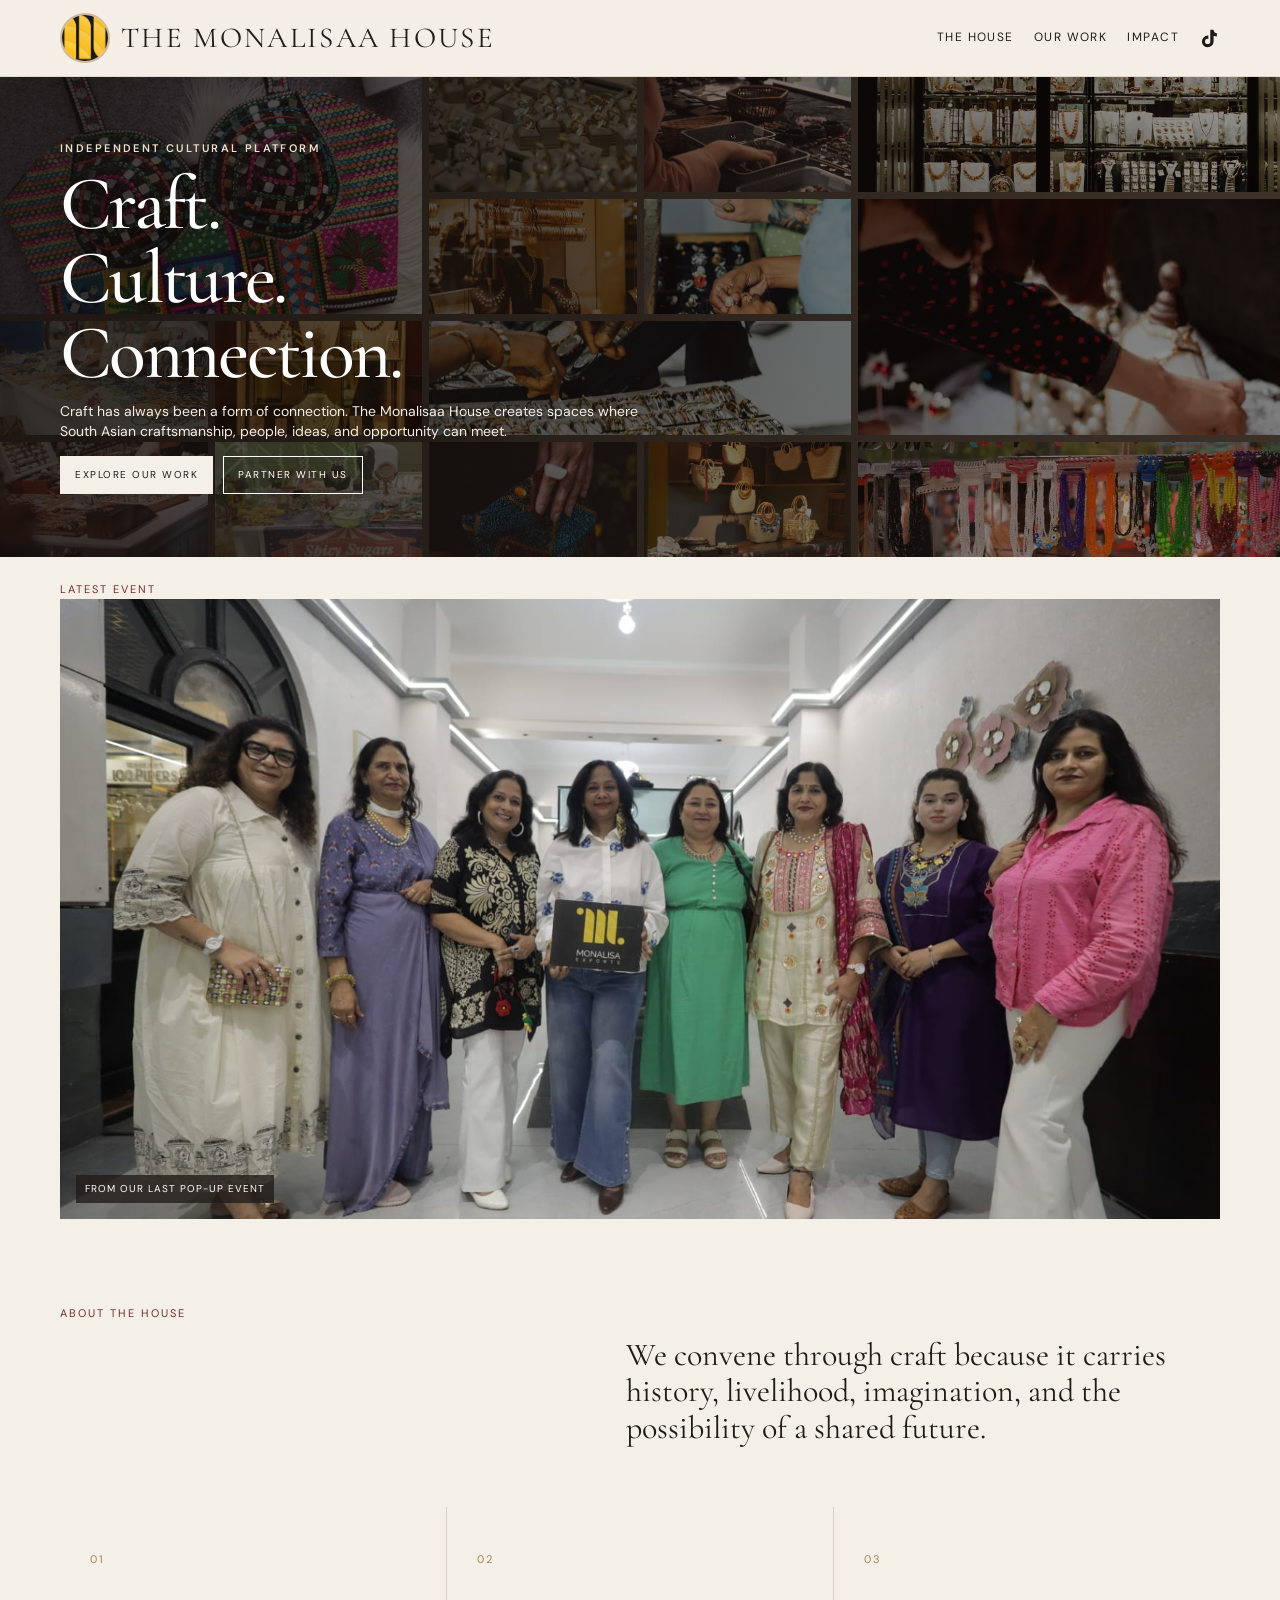
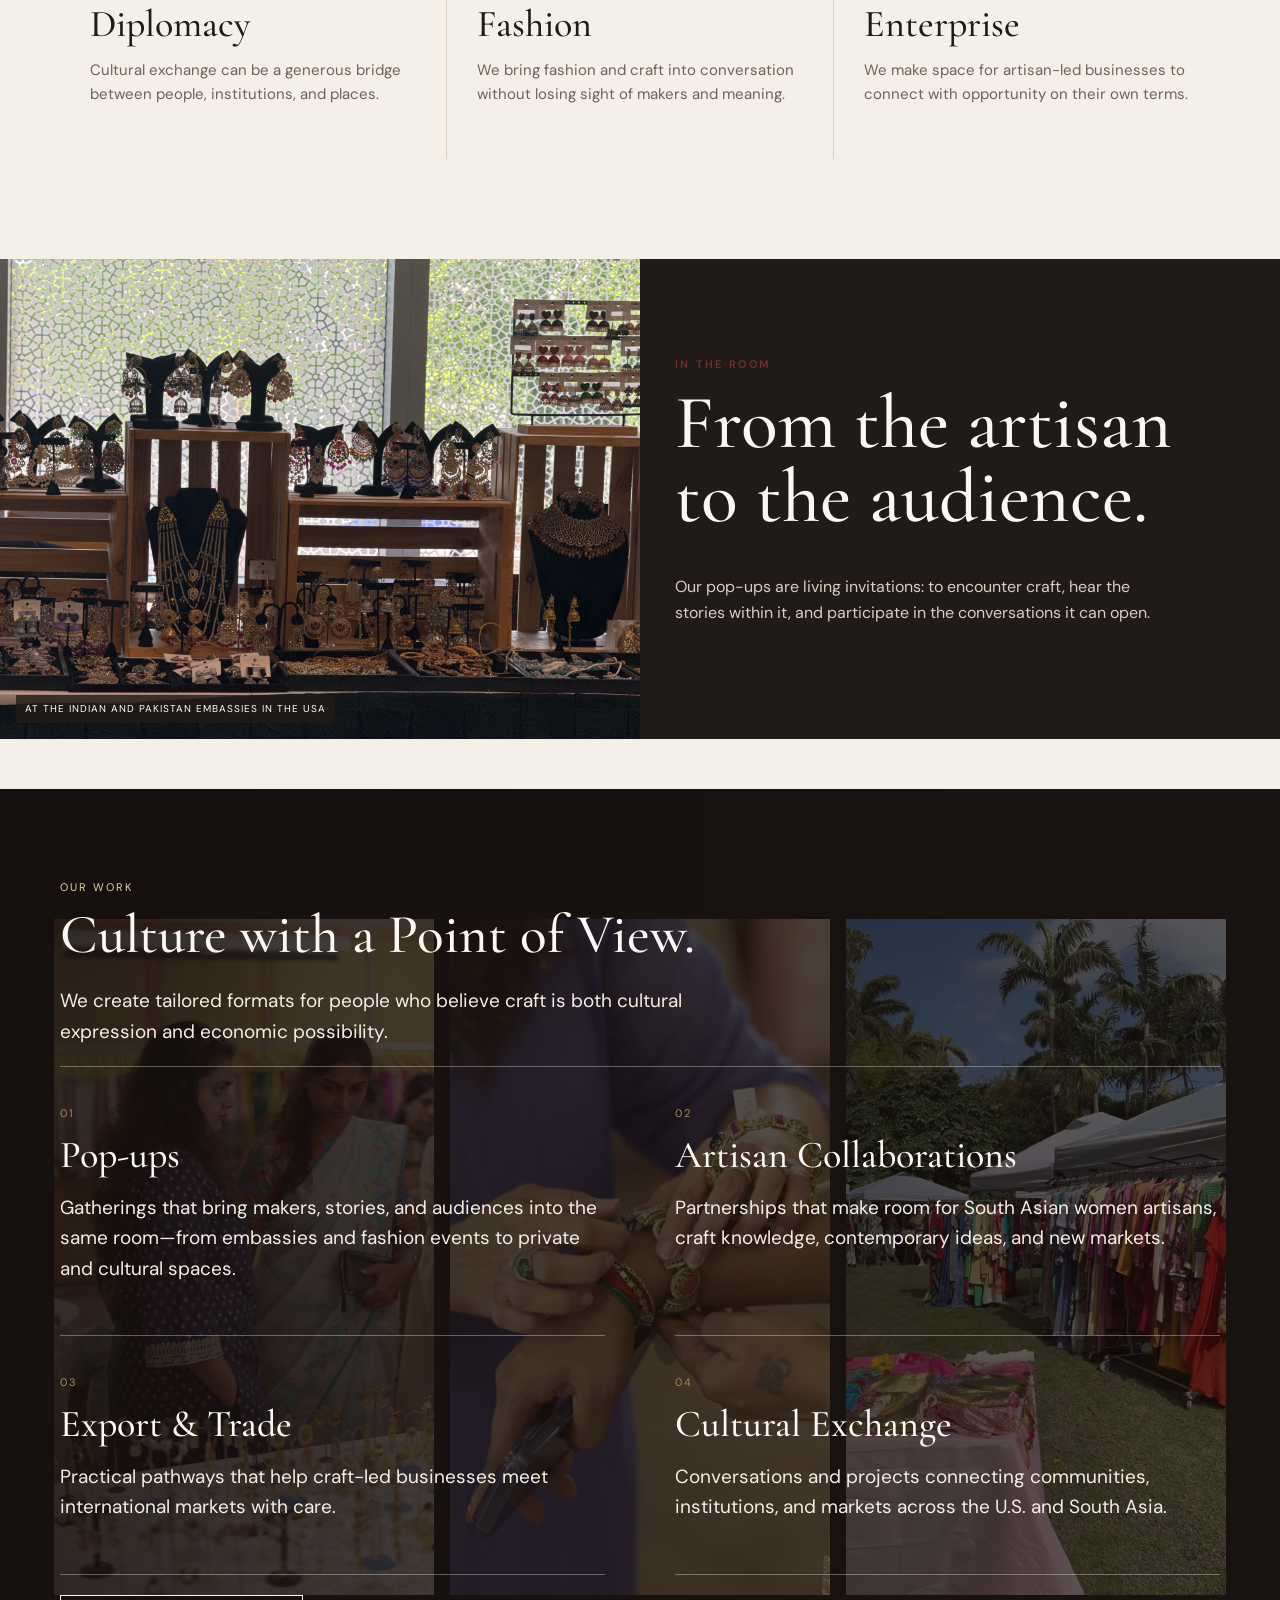
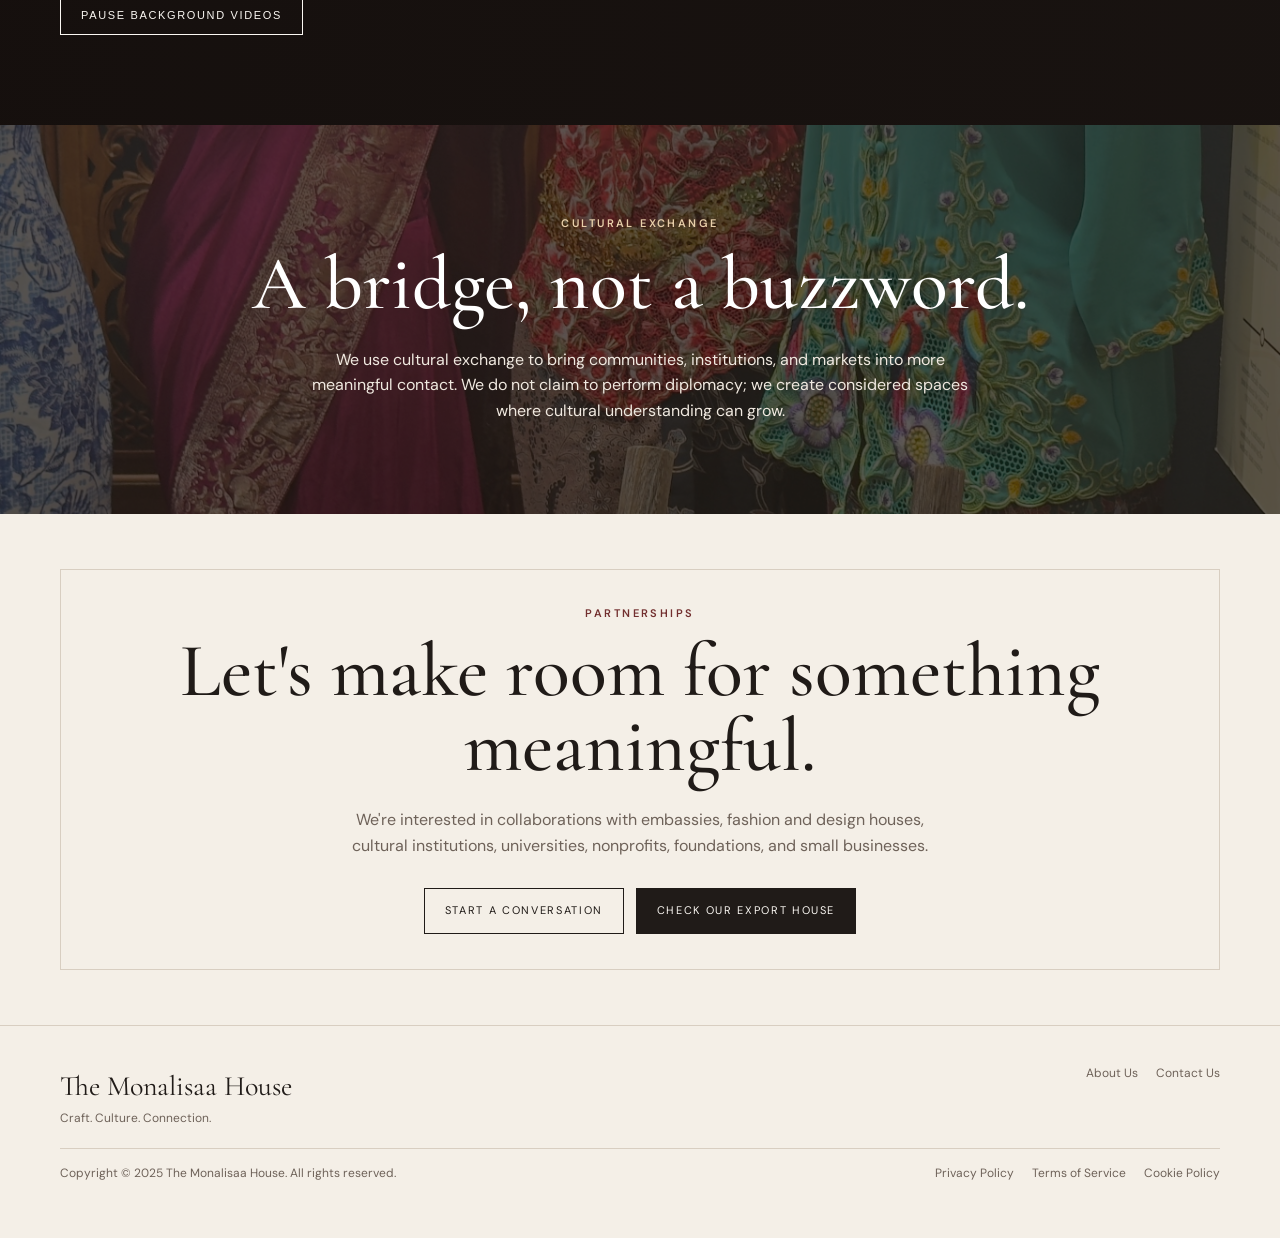
==== commit a05c8639: "Place story closing paragraph below video and correct labels" ====
--- a/index.html
+++ b/index.html
@@ -9,7 +9,7 @@
   <link rel="preconnect" href="https://fonts.googleapis.com">
   <link rel="preconnect" href="https://fonts.gstatic.com" crossorigin>
   <link href="https://fonts.googleapis.com/css2?family=Cormorant+Garamond:wght@400;500;600;700&family=DM+Sans:wght@400;500;600&display=swap" rel="stylesheet">
-  <link rel="stylesheet" href="style.css?v=work-background-6">
+  <link rel="stylesheet" href="style.css?v=story-copy-7">
 </head>
 <body class="home-page">
 <header><div class="container"><nav>
@@ -53,7 +53,7 @@
     <h2 id="latest-event-title" class="sr-only">Our latest gathering</h2>
     <div class="image hero-image">
       <img src="images/hero.jpg" alt="A gathering at The Monalisaa House's latest event">
-      <span class="image-label">Photograph from our last pop-up</span>
+      <span class="image-label">From our last pop-up event</span>
     </div>
   </section>
 
--- a/style.css
+++ b/style.css
@@ -226,6 +226,8 @@
 .work-scene .work-item p{color:#f5eee5}
 .work-scene .work-grid,.work-scene .work-item{border-color:rgba(244,239,231,.35)}
 /* Reduce story typography by 20% and keep copy within its column. */
-.about-story .history-copy{font-size:clamp(19.2px,2.4vw,28px);overflow-wrap:anywhere}
+.about-story .history-copy,.about-story .story-caption{font-size:clamp(19.2px,2.4vw,28px);overflow-wrap:anywhere}
 .about-story .story-heading h2{font-size:clamp(35.2px,4.8vw,60.8px)}
-@media(max-width:800px){.about-story .history-copy{font-size:16px}}
+@media(max-width:800px){.about-story .history-copy,.about-story .story-caption{font-size:16px}}
+
+.story-caption{font-family:"Cormorant Garamond",serif;line-height:1.25;margin:20px 0 0}
